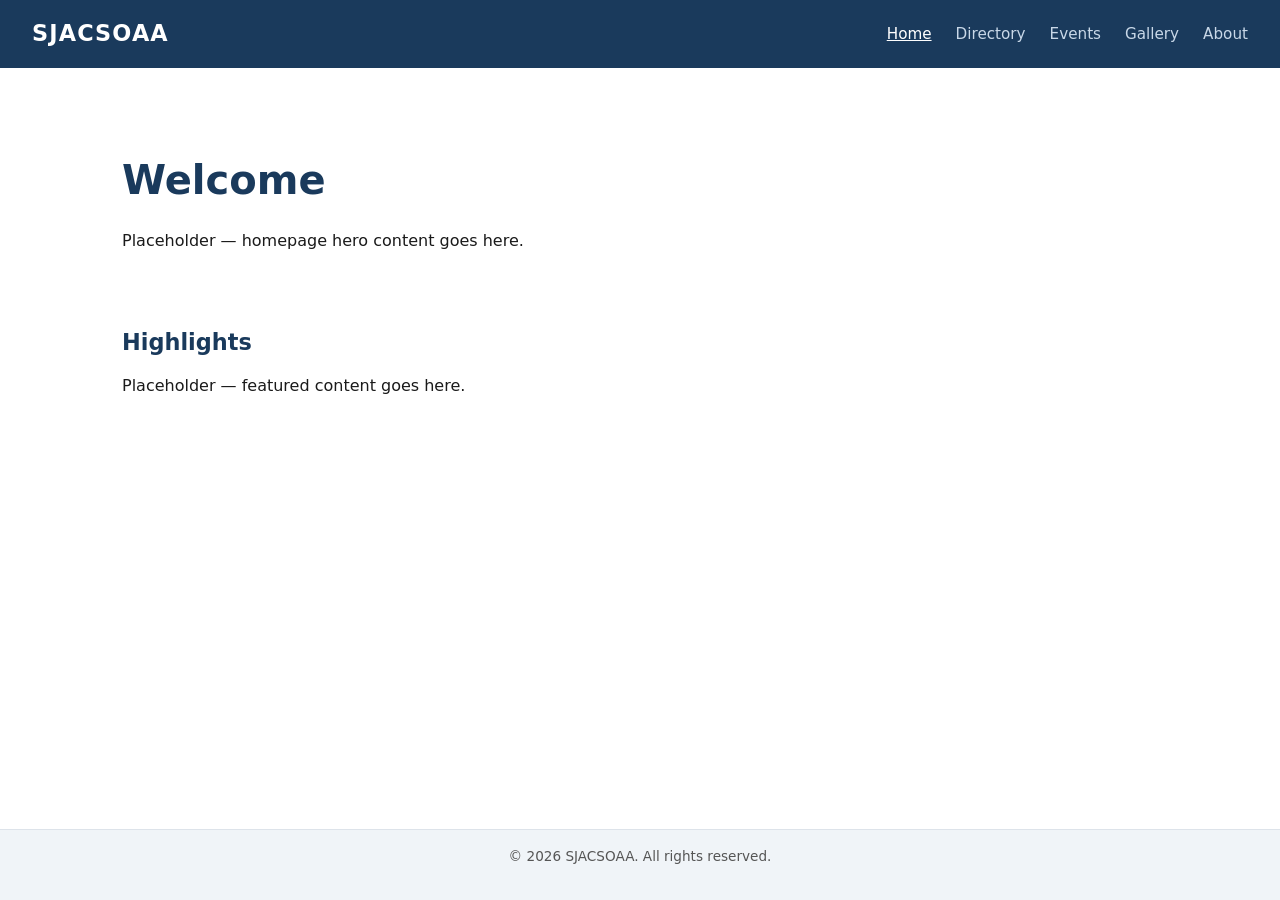
==== index.html @ cf019fde "Initial scaffold" ====
<!DOCTYPE html>
<html lang="en">
<head>
  <meta charset="UTF-8" />
  <meta name="viewport" content="width=device-width, initial-scale=1.0" />
  <title>SJACSOAA — Home</title>
  <link rel="stylesheet" href="css/style.css" />
</head>
<body>
  <header>
    <div class="site-title">SJACSOAA</div>
    <nav>
      <ul>
        <li><a href="index.html" class="active">Home</a></li>
        <li><a href="directory.html">Directory</a></li>
        <li><a href="events.html">Events</a></li>
        <li><a href="gallery.html">Gallery</a></li>
        <li><a href="about.html">About</a></li>
      </ul>
    </nav>
  </header>

  <main>
    <section class="hero">
      <h1>Welcome</h1>
      <p>Placeholder — homepage hero content goes here.</p>
    </section>

    <section class="highlights">
      <h2>Highlights</h2>
      <p>Placeholder — featured content goes here.</p>
    </section>
  </main>

  <footer>
    <p>&copy; 2026 SJACSOAA. All rights reserved.</p>
  </footer>

  <script src="js/main.js"></script>
</body>
</html>
---- css/style.css ----
/* Reset */
*, *::before, *::after {
  box-sizing: border-box;
  margin: 0;
  padding: 0;
}

/* Base */
body {
  font-family: system-ui, -apple-system, sans-serif;
  font-size: 1rem;
  line-height: 1.6;
  color: #1a1a1a;
  background: #ffffff;
  display: flex;
  flex-direction: column;
  min-height: 100vh;
}

/* Header & Nav */
header {
  background: #1a3a5c;
  color: #ffffff;
  padding: 1rem 2rem;
  display: flex;
  align-items: center;
  justify-content: space-between;
  flex-wrap: wrap;
  gap: 0.75rem;
}

.site-title {
  font-size: 1.4rem;
  font-weight: 700;
  letter-spacing: 0.05em;
}

nav ul {
  list-style: none;
  display: flex;
  gap: 1.5rem;
  flex-wrap: wrap;
}

nav a {
  color: #c9d8e8;
  text-decoration: none;
  font-size: 0.95rem;
  transition: color 0.2s;
}

nav a:hover,
nav a.active {
  color: #ffffff;
  text-decoration: underline;
}

/* Main content */
main {
  flex: 1;
  padding: 2rem;
  max-width: 1100px;
  width: 100%;
  margin: 0 auto;
}

h1 {
  font-size: 2rem;
  margin-bottom: 1rem;
  color: #1a3a5c;
}

h2 {
  font-size: 1.4rem;
  margin: 1.5rem 0 0.75rem;
  color: #1a3a5c;
}

p {
  margin-bottom: 1rem;
}

/* Hero */
.hero {
  padding: 3rem 0 2rem;
}

.hero h1 {
  font-size: 2.5rem;
}

/* Search bar */
.search-bar {
  margin-bottom: 1.5rem;
}

.search-bar input {
  width: 100%;
  max-width: 400px;
  padding: 0.5rem 0.75rem;
  font-size: 1rem;
  border: 1px solid #ccc;
  border-radius: 4px;
}

/* Gallery grid */
#gallery-grid {
  display: grid;
  grid-template-columns: repeat(auto-fill, minmax(200px, 1fr));
  gap: 1rem;
}

/* Contact form */
#contact-form {
  display: flex;
  flex-direction: column;
  gap: 0.75rem;
  max-width: 520px;
  margin-top: 1rem;
}

#contact-form label {
  font-weight: 600;
  font-size: 0.9rem;
}

#contact-form input,
#contact-form textarea {
  padding: 0.5rem 0.75rem;
  font-size: 1rem;
  border: 1px solid #ccc;
  border-radius: 4px;
  font-family: inherit;
}

#contact-form button {
  align-self: flex-start;
  padding: 0.6rem 1.4rem;
  background: #1a3a5c;
  color: #fff;
  border: none;
  border-radius: 4px;
  font-size: 1rem;
  cursor: pointer;
  transition: background 0.2s;
}

#contact-form button:hover {
  background: #245080;
}

/* Footer */
footer {
  background: #f0f4f8;
  text-align: center;
  padding: 1rem 2rem;
  font-size: 0.85rem;
  color: #555;
  border-top: 1px solid #dde3ea;
}
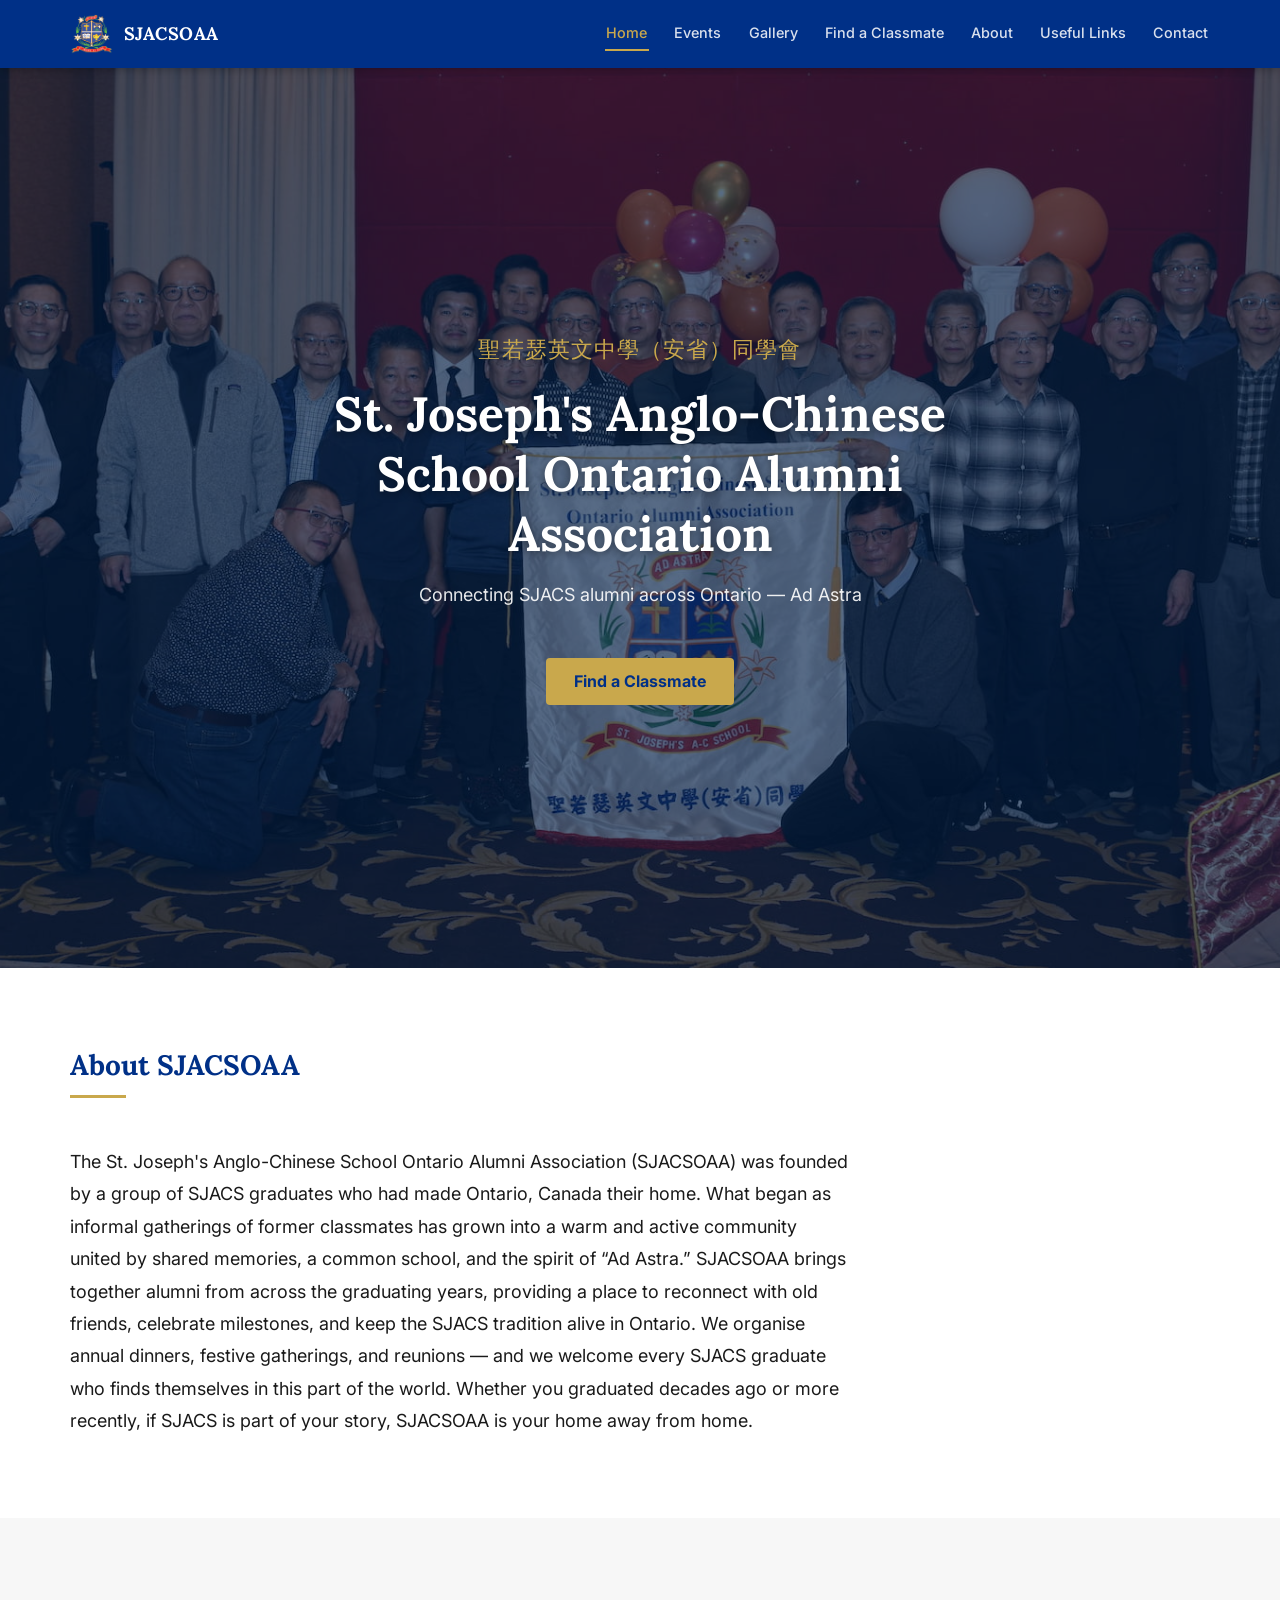
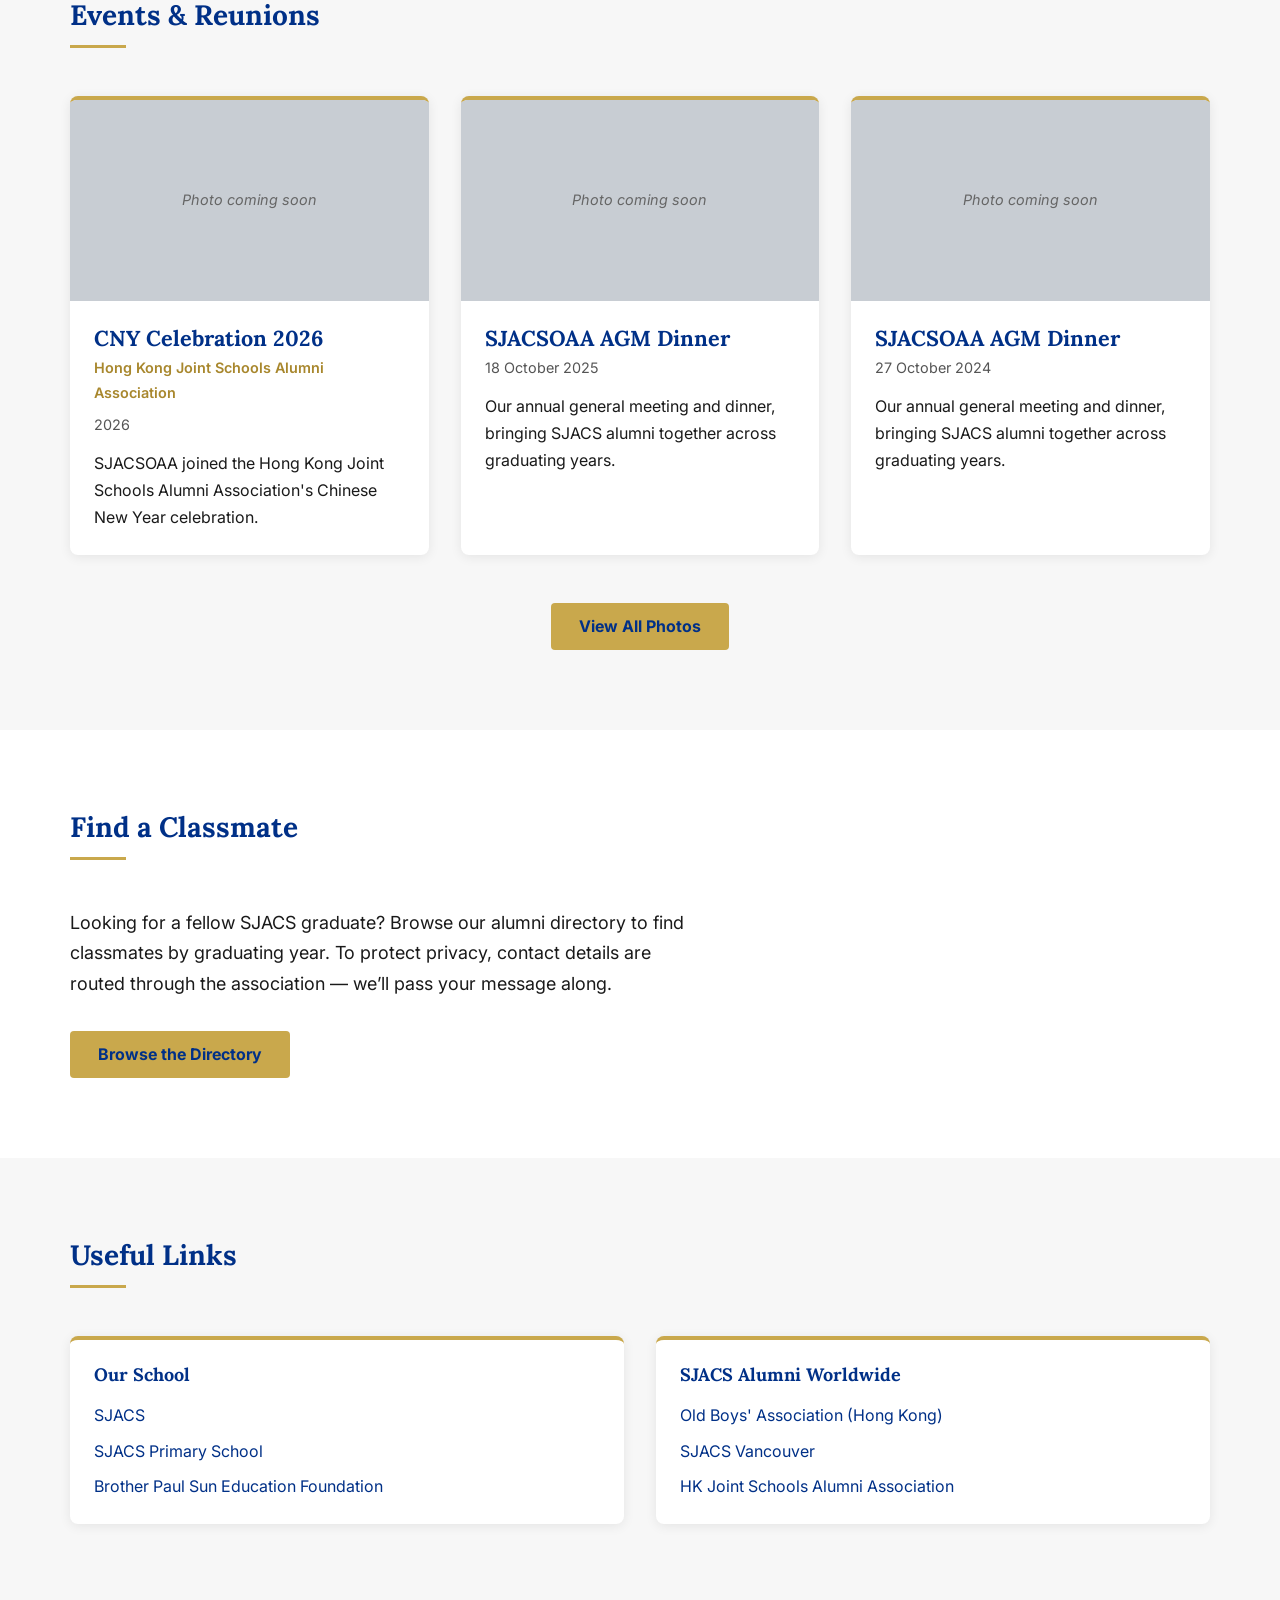
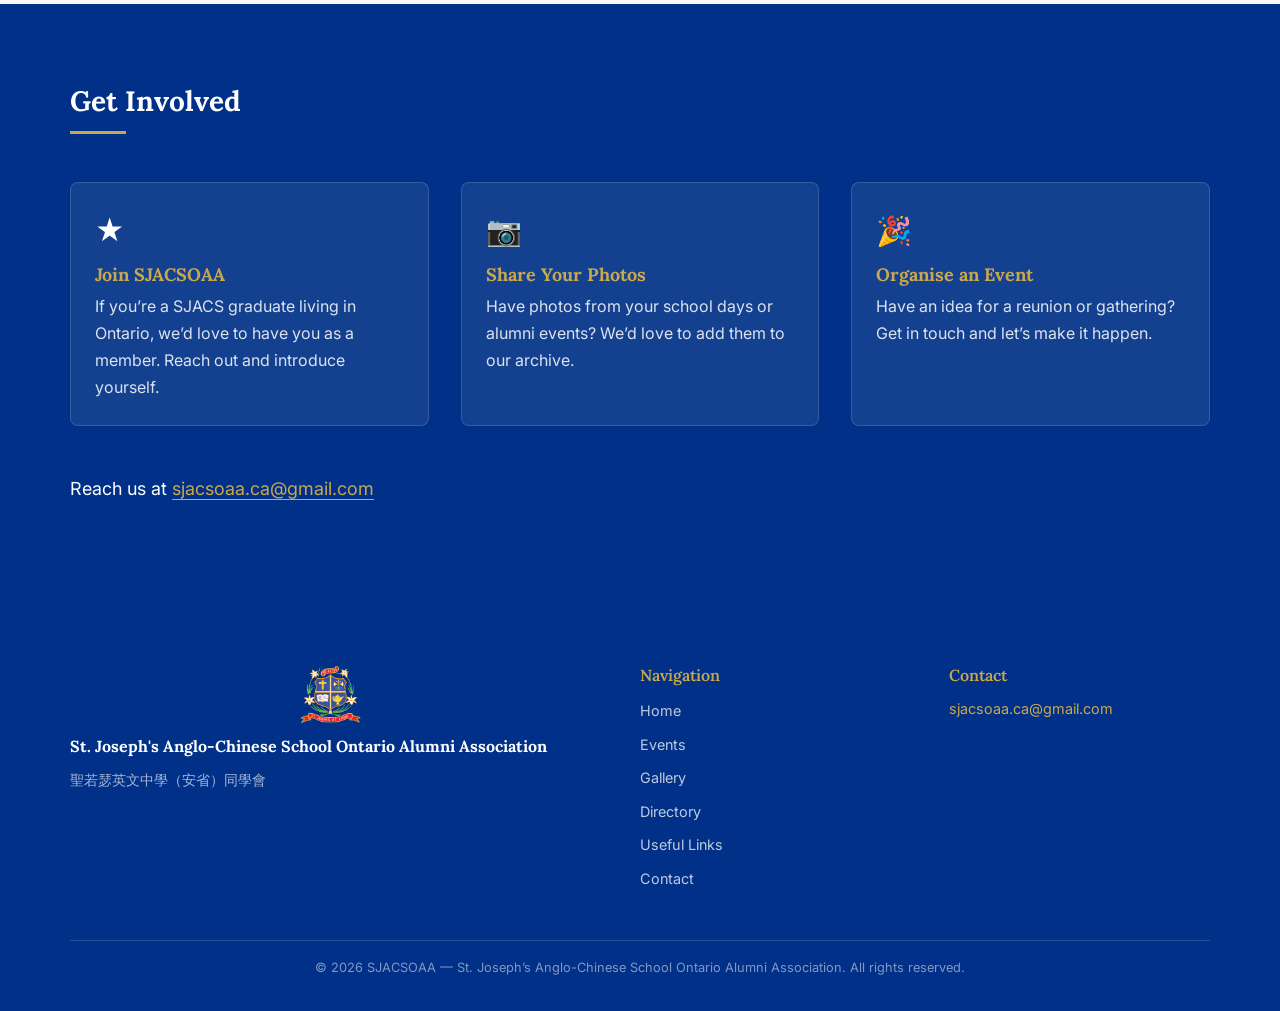
==== commit 8e6a56d6: "V1 build: homepage, gallery, directory — content, layout, and data structure complete - All homepage" ====
--- a/index.html
+++ b/index.html
@@ -3,37 +3,165 @@
 <head>
   <meta charset="UTF-8" />
   <meta name="viewport" content="width=device-width, initial-scale=1.0" />
-  <title>SJACSOAA — Home</title>
+  <title>SJACSOAA — St. Joseph's Anglo-Chinese School Ontario Alumni Association</title>
+  <meta name="description" content="The St. Joseph's Anglo-Chinese School Ontario Alumni Association connects SJACS graduates living in Ontario, Canada. Join us for events, reunions, and to find old classmates." />
+  <link rel="preconnect" href="https://fonts.googleapis.com" />
+  <link rel="preconnect" href="https://fonts.gstatic.com" crossorigin />
   <link rel="stylesheet" href="css/style.css" />
 </head>
 <body>
-  <header>
-    <div class="site-title">SJACSOAA</div>
-    <nav>
-      <ul>
-        <li><a href="index.html" class="active">Home</a></li>
-        <li><a href="directory.html">Directory</a></li>
-        <li><a href="events.html">Events</a></li>
-        <li><a href="gallery.html">Gallery</a></li>
-        <li><a href="about.html">About</a></li>
-      </ul>
-    </nav>
+
+  <!-- ===== Navigation ===== -->
+  <header id="navbar" role="banner">
+    <div class="nav-inner">
+      <a class="nav-brand" href="index.html" aria-label="SJACSOAA — Home">
+        <img src="images/logo.png" alt="SJACSOAA logo" height="40" />
+        <span class="nav-brand-name">SJACSOAA</span>
+      </a>
+      <button class="nav-toggle" id="nav-toggle" aria-controls="nav-links" aria-expanded="false" aria-label="Toggle navigation menu">
+        <span></span>
+        <span></span>
+        <span></span>
+      </button>
+      <nav id="nav-links" class="nav-links" aria-label="Main navigation">
+        <a href="index.html" class="active">Home</a>
+        <a href="#events">Events</a>
+        <a href="gallery.html">Gallery</a>
+        <a href="#find-classmate">Find a Classmate</a>
+        <a href="#about">About</a>
+        <a href="#useful-links">Useful Links</a>
+        <a href="#contact">Contact</a>
+      </nav>
+    </div>
   </header>
 
   <main>
-    <section class="hero">
-      <h1>Welcome</h1>
-      <p>Placeholder — homepage hero content goes here.</p>
+
+    <!-- ===== Hero ===== -->
+    <section id="hero" aria-label="Hero banner">
+      <div class="hero-overlay" aria-hidden="true"></div>
+      <div class="hero-content">
+        <span class="hero-chinese">聖若瑟英文中學（安省）同學會</span>
+        <h1>St. Joseph's Anglo-Chinese School Ontario Alumni Association</h1>
+        <p class="hero-tagline">Connecting SJACS alumni across Ontario — Ad Astra</p>
+        <a href="#find-classmate" class="btn">Find a Classmate</a>
+      </div>
     </section>
 
-    <section class="highlights">
-      <h2>Highlights</h2>
-      <p>Placeholder — featured content goes here.</p>
+    <!-- ===== About ===== -->
+    <section id="about" class="section section-white">
+      <div class="section-inner">
+        <h2 class="section-heading">About SJACSOAA</h2>
+        <hr class="section-divider" />
+        <p class="about-text">The St. Joseph's Anglo-Chinese School Ontario Alumni Association (SJACSOAA) was founded by a group of SJACS graduates who had made Ontario, Canada their home. What began as informal gatherings of former classmates has grown into a warm and active community united by shared memories, a common school, and the spirit of &ldquo;Ad Astra.&rdquo; SJACSOAA brings together alumni from across the graduating years, providing a place to reconnect with old friends, celebrate milestones, and keep the SJACS tradition alive in Ontario. We organise annual dinners, festive gatherings, and reunions &mdash; and we welcome every SJACS graduate who finds themselves in this part of the world. Whether you graduated decades ago or more recently, if SJACS is part of your story, SJACSOAA is your home away from home.</p>
+      </div>
     </section>
+
+    <!-- ===== Events ===== -->
+    <section id="events" class="section section-grey">
+      <div class="section-inner">
+        <h2 class="section-heading">Events &amp; Reunions</h2>
+        <hr class="section-divider" />
+        <div id="events-cards" class="card-grid" aria-live="polite">
+          <p>Loading events&hellip;</p>
+        </div>
+        <div class="events-cta">
+          <a href="gallery.html" class="btn">View All Photos</a>
+        </div>
+      </div>
+    </section>
+
+    <!-- ===== Find a Classmate ===== -->
+    <section id="find-classmate" class="section section-white">
+      <div class="section-inner">
+        <h2 class="section-heading">Find a Classmate</h2>
+        <hr class="section-divider" />
+        <p class="find-classmate-text">Looking for a fellow SJACS graduate? Browse our alumni directory to find classmates by graduating year. To protect privacy, contact details are routed through the association &mdash; we&rsquo;ll pass your message along.</p>
+        <a href="directory.html" class="btn">Browse the Directory</a>
+      </div>
+    </section>
+
+    <!-- ===== Useful Links ===== -->
+    <section id="useful-links" class="section section-grey">
+      <div class="section-inner">
+        <h2 class="section-heading">Useful Links</h2>
+        <hr class="section-divider" />
+        <div class="links-grid">
+          <div class="links-card">
+            <h3>Our School</h3>
+            <ul>
+              <li><a href="https://www.sjacs.edu.hk/" target="_blank" rel="noopener noreferrer">SJACS</a></li>
+              <li><a href="https://www.sjacps.edu.hk/en/" target="_blank" rel="noopener noreferrer">SJACS Primary School</a></li>
+              <li><a href="https://www.bpsf.org.hk/" target="_blank" rel="noopener noreferrer">Brother Paul Sun Education Foundation</a></li>
+            </ul>
+          </div>
+          <div class="links-card">
+            <h3>SJACS Alumni Worldwide</h3>
+            <ul>
+              <li><a href="https://www.sjacs.com/" target="_blank" rel="noopener noreferrer">Old Boys' Association (Hong Kong)</a></li>
+              <li><a href="https://www.sjacs-van.com/" target="_blank" rel="noopener noreferrer">SJACS Vancouver</a></li>
+              <li><a href="https://hkjsaa.blogspot.com/" target="_blank" rel="noopener noreferrer">HK Joint Schools Alumni Association</a></li>
+            </ul>
+          </div>
+        </div>
+      </div>
+    </section>
+
+    <!-- ===== Contact ===== -->
+    <section id="contact" class="section section-navy">
+      <div class="section-inner">
+        <h2 class="section-heading">Get Involved</h2>
+        <hr class="section-divider" />
+        <div class="contact-blocks">
+          <div class="contact-block">
+            <span class="contact-block-icon" aria-hidden="true">&#9733;</span>
+            <h3>Join SJACSOAA</h3>
+            <p>If you&rsquo;re a SJACS graduate living in Ontario, we&rsquo;d love to have you as a member. Reach out and introduce yourself.</p>
+          </div>
+          <div class="contact-block">
+            <span class="contact-block-icon" aria-hidden="true">&#128247;</span>
+            <h3>Share Your Photos</h3>
+            <p>Have photos from your school days or alumni events? We&rsquo;d love to add them to our archive.</p>
+          </div>
+          <div class="contact-block">
+            <span class="contact-block-icon" aria-hidden="true">&#127881;</span>
+            <h3>Organise an Event</h3>
+            <p>Have an idea for a reunion or gathering? Get in touch and let&rsquo;s make it happen.</p>
+          </div>
+        </div>
+        <p class="contact-email">Reach us at <a href="mailto:sjacsoaa.ca@gmail.com">sjacsoaa.ca@gmail.com</a></p>
+      </div>
+    </section>
+
   </main>
 
+  <!-- ===== Footer ===== -->
   <footer>
-    <p>&copy; 2026 SJACSOAA. All rights reserved.</p>
+    <div class="footer-inner">
+      <div class="footer-brand">
+        <img src="images/logo.png" alt="SJACSOAA logo" />
+        <span class="footer-brand-name-en">St. Joseph's Anglo-Chinese School Ontario Alumni Association</span>
+        <span class="footer-brand-name-zh">聖若瑟英文中學（安省）同學會</span>
+      </div>
+      <nav class="footer-nav" aria-label="Footer navigation">
+        <h4>Navigation</h4>
+        <ul>
+          <li><a href="index.html">Home</a></li>
+          <li><a href="#events">Events</a></li>
+          <li><a href="gallery.html">Gallery</a></li>
+          <li><a href="directory.html">Directory</a></li>
+          <li><a href="#useful-links">Useful Links</a></li>
+          <li><a href="#contact">Contact</a></li>
+        </ul>
+      </nav>
+      <div class="footer-contact">
+        <h4>Contact</h4>
+        <p><a href="mailto:sjacsoaa.ca@gmail.com">sjacsoaa.ca@gmail.com</a></p>
+      </div>
+    </div>
+    <div class="footer-bottom">
+      <p>&copy; 2026 SJACSOAA &mdash; St. Joseph&rsquo;s Anglo-Chinese School Ontario Alumni Association. All rights reserved.</p>
+    </div>
   </footer>
 
   <script src="js/main.js"></script>
--- a/css/style.css
+++ b/css/style.css
@@ -1,160 +1,902 @@
-/* Reset */
+/* ===========================
+   Google Fonts
+   =========================== */
+@import url('https://fonts.googleapis.com/css2?family=Lora:wght@400;600;700&family=Inter:wght@400;500;600;700&display=swap');
+
+/* ===========================
+   Custom Properties
+   =========================== */
+:root {
+  --color-navy:       #003087;
+  --color-navy-dark:  #002060;
+  --color-gold:       #C9A84C;
+  --color-gold-dark:  #a8872d;
+  --color-white:      #ffffff;
+  --color-off-white:  #F7F7F7;
+  --color-text:       #1a1a1a;
+  --color-text-muted: #555555;
+  --color-muted:      #888888;
+  --color-border:     #dde3ea;
+
+  --font-heading: 'Lora', Georgia, serif;
+  --font-body:    'Inter', system-ui, -apple-system, sans-serif;
+
+  --fs-xs:   0.8rem;
+  --fs-sm:   0.9rem;
+  --fs-base: 1rem;
+  --fs-lg:   1.125rem;
+  --fs-xl:   1.35rem;
+  --fs-2xl:  1.75rem;
+  --fs-3xl:  2.25rem;
+  --fs-4xl:  3rem;
+
+  --space-xs:  0.5rem;
+  --space-sm:  1rem;
+  --space-md:  1.5rem;
+  --space-lg:  2rem;
+  --space-xl:  3rem;
+  --space-2xl: 5rem;
+
+  --section-pad: 5rem;
+  --radius:      8px;
+  --radius-sm:   4px;
+  --shadow-card: 0 2px 12px rgba(0, 0, 0, 0.08);
+  --nav-height:  68px;
+  --max-width:   1140px;
+}
+
+/* ===========================
+   Reset
+   =========================== */
 *, *::before, *::after {
   box-sizing: border-box;
   margin: 0;
   padding: 0;
 }
 
-/* Base */
+html {
+  scroll-behavior: smooth;
+  scroll-padding-top: var(--nav-height);
+}
+
 body {
-  font-family: system-ui, -apple-system, sans-serif;
-  font-size: 1rem;
-  line-height: 1.6;
-  color: #1a1a1a;
-  background: #ffffff;
+  font-family: var(--font-body);
+  font-size: var(--fs-base);
+  line-height: 1.7;
+  color: var(--color-text);
+  background: var(--color-white);
   display: flex;
   flex-direction: column;
   min-height: 100vh;
 }
 
-/* Header & Nav */
-header {
-  background: #1a3a5c;
-  color: #ffffff;
-  padding: 1rem 2rem;
+img {
+  max-width: 100%;
+  height: auto;
+  display: block;
+}
+
+a {
+  color: var(--color-navy);
+  text-decoration: underline;
+}
+
+a:hover {
+  color: var(--color-gold-dark);
+}
+
+ul {
+  list-style: none;
+}
+
+h1, h2, h3, h4 {
+  font-family: var(--font-heading);
+  line-height: 1.25;
+}
+
+/* ===========================
+   Navigation
+   =========================== */
+#navbar {
+  position: sticky;
+  top: 0;
+  z-index: 1000;
+  background: var(--color-navy);
+  color: var(--color-white);
+  height: var(--nav-height);
+  display: flex;
+  align-items: center;
+  padding: 0 var(--space-lg);
+  box-shadow: 0 2px 8px rgba(0,0,0,0.25);
+}
+
+.nav-inner {
+  width: 100%;
+  max-width: var(--max-width);
+  margin: 0 auto;
+  display: flex;
+  align-items: center;
+  justify-content: space-between;
+}
+
+.nav-brand {
+  display: flex;
+  align-items: center;
+  gap: 0.6rem;
+  text-decoration: none;
+  color: var(--color-white);
+}
+
+.nav-brand img {
+  height: 40px;
+  width: auto;
+}
+
+.nav-brand-name {
+  font-family: var(--font-heading);
+  font-size: var(--fs-lg);
+  font-weight: 700;
+  letter-spacing: 0.03em;
+  color: var(--color-white);
+}
+
+.nav-links {
+  display: flex;
+  align-items: center;
+  gap: var(--space-md);
+}
+
+.nav-links a {
+  color: rgba(255,255,255,0.85);
+  text-decoration: none;
+  font-size: var(--fs-sm);
+  font-weight: 500;
+  padding: 0.25rem 0.1rem;
+  border-bottom: 2px solid transparent;
+  transition: color 0.2s, border-color 0.2s;
+}
+
+.nav-links a:hover,
+.nav-links a.active {
+  color: var(--color-gold);
+  border-bottom-color: var(--color-gold);
+}
+
+/* Hamburger */
+.nav-toggle {
+  display: none;
+  flex-direction: column;
+  justify-content: center;
+  align-items: center;
+  gap: 5px;
+  width: 40px;
+  height: 40px;
+  background: none;
+  border: none;
+  cursor: pointer;
+  padding: 4px;
+}
+
+.nav-toggle span {
+  display: block;
+  width: 24px;
+  height: 2px;
+  background: var(--color-white);
+  border-radius: 2px;
+  transition: transform 0.25s, opacity 0.25s;
+}
+
+/* Mobile nav open */
+.nav-open .nav-toggle span:nth-child(1) {
+  transform: translateY(7px) rotate(45deg);
+}
+.nav-open .nav-toggle span:nth-child(2) {
+  opacity: 0;
+}
+.nav-open .nav-toggle span:nth-child(3) {
+  transform: translateY(-7px) rotate(-45deg);
+}
+
+/* ===========================
+   Hero
+   =========================== */
+#hero {
+  position: relative;
+  min-height: 100vh;
+  display: flex;
+  align-items: center;
+  justify-content: center;
+  text-align: center;
+  background-image: url('../images/hero.jpg');
+  background-size: cover;
+  background-position: center;
+  background-repeat: no-repeat;
+  color: var(--color-white);
+}
+
+.hero-overlay {
+  position: absolute;
+  inset: 0;
+  background: rgba(0, 30, 70, 0.65);
+}
+
+.hero-content {
+  position: relative;
+  z-index: 1;
+  padding: var(--space-lg);
+  max-width: 820px;
+}
+
+.hero-chinese {
+  font-family: var(--font-heading);
+  font-size: var(--fs-xl);
+  color: var(--color-gold);
+  margin-bottom: var(--space-sm);
+  display: block;
+  letter-spacing: 0.05em;
+}
+
+.hero-content h1 {
+  font-size: var(--fs-3xl);
+  font-weight: 700;
+  color: var(--color-white);
+  margin-bottom: var(--space-sm);
+  text-shadow: 0 2px 8px rgba(0,0,0,0.4);
+}
+
+.hero-tagline {
+  font-size: var(--fs-lg);
+  color: rgba(255,255,255,0.9);
+  margin-bottom: var(--space-xl);
+}
+
+/* ===========================
+   Buttons
+   =========================== */
+.btn {
+  display: inline-block;
+  background: var(--color-gold);
+  color: var(--color-navy);
+  font-family: var(--font-body);
+  font-size: var(--fs-base);
+  font-weight: 700;
+  padding: 0.75rem 1.75rem;
+  border-radius: var(--radius-sm);
+  text-decoration: none;
+  border: none;
+  cursor: pointer;
+  transition: background 0.2s, transform 0.1s;
+  line-height: 1.4;
+}
+
+.btn:hover {
+  background: var(--color-gold-dark);
+  color: var(--color-navy);
+  transform: translateY(-1px);
+}
+
+.btn:active {
+  transform: translateY(0);
+}
+
+.btn-outline {
+  background: transparent;
+  border: 2px solid var(--color-gold);
+  color: var(--color-gold);
+}
+
+.btn-outline:hover {
+  background: var(--color-gold);
+  color: var(--color-navy);
+}
+
+/* ===========================
+   Sections — shared
+   =========================== */
+.section {
+  padding: var(--section-pad) var(--space-lg);
+}
+
+.section-white {
+  background: var(--color-white);
+}
+
+.section-grey {
+  background: var(--color-off-white);
+}
+
+.section-navy {
+  background: var(--color-navy);
+  color: var(--color-white);
+}
+
+.section-inner {
+  max-width: var(--max-width);
+  margin: 0 auto;
+}
+
+.section-heading {
+  font-size: var(--fs-2xl);
+  color: var(--color-navy);
+  margin-bottom: 0.5rem;
+}
+
+.section-navy .section-heading {
+  color: var(--color-white);
+}
+
+.section-lead {
+  font-size: var(--fs-lg);
+  color: var(--color-text-muted);
+  margin-bottom: var(--space-xl);
+  max-width: 680px;
+}
+
+.section-navy .section-lead {
+  color: rgba(255,255,255,0.8);
+}
+
+.section-divider {
+  width: 56px;
+  height: 3px;
+  background: var(--color-gold);
+  margin: 0.75rem 0 var(--space-xl);
+  border: none;
+}
+
+/* ===========================
+   Cards (events & gallery)
+   =========================== */
+.card-grid {
+  display: grid;
+  grid-template-columns: 1fr;
+  gap: var(--space-lg);
+}
+
+.card {
+  background: var(--color-white);
+  border-radius: var(--radius);
+  box-shadow: var(--shadow-card);
+  border-top: 4px solid var(--color-gold);
+  overflow: hidden;
+  display: flex;
+  flex-direction: column;
+}
+
+.card-img-wrap {
+  position: relative;
+  width: 100%;
+  padding-top: 56.25%; /* 16:9 */
+  background: #c8cdd3;
+  overflow: hidden;
+}
+
+.card-img-wrap img {
+  position: absolute;
+  inset: 0;
+  width: 100%;
+  height: 100%;
+  object-fit: cover;
+}
+
+/* Photo-coming-soon overlay */
+.card-img-wrap .photo-placeholder {
+  position: absolute;
+  inset: 0;
+  display: flex;
+  align-items: center;
+  justify-content: center;
+  background: #c8cdd3;
+  color: #666;
+  font-size: var(--fs-sm);
+  font-style: italic;
+  text-align: center;
+  padding: var(--space-sm);
+}
+
+.card-img-wrap img.broken {
+  display: none;
+}
+
+.card-body {
+  padding: var(--space-md);
+  flex: 1;
+  display: flex;
+  flex-direction: column;
+}
+
+.card-title {
+  font-family: var(--font-heading);
+  font-size: var(--fs-xl);
+  color: var(--color-navy);
+  margin-bottom: 0.25rem;
+}
+
+.card-subtitle {
+  font-size: var(--fs-sm);
+  color: var(--color-gold-dark);
+  font-weight: 600;
+  margin-bottom: 0.5rem;
+}
+
+.card-date {
+  font-size: var(--fs-sm);
+  color: var(--color-text-muted);
+  margin-bottom: 0.75rem;
+}
+
+.card-desc {
+  font-size: var(--fs-base);
+  color: var(--color-text);
+  flex: 1;
+}
+
+.events-cta {
+  margin-top: var(--space-xl);
+  text-align: center;
+}
+
+/* ===========================
+   About section
+   =========================== */
+.about-text {
+  max-width: 780px;
+  font-size: var(--fs-lg);
+  line-height: 1.8;
+  color: var(--color-text);
+}
+
+/* ===========================
+   Find a classmate
+   =========================== */
+.find-classmate-text {
+  max-width: 640px;
+  font-size: var(--fs-lg);
+  margin-bottom: var(--space-lg);
+  color: var(--color-text);
+}
+
+/* ===========================
+   Useful Links
+   =========================== */
+.links-grid {
+  display: grid;
+  grid-template-columns: 1fr;
+  gap: var(--space-lg);
+}
+
+.links-card {
+  background: var(--color-white);
+  border-radius: var(--radius);
+  box-shadow: var(--shadow-card);
+  border-top: 4px solid var(--color-gold);
+  padding: var(--space-md);
+}
+
+.links-card h3 {
+  font-family: var(--font-heading);
+  font-size: var(--fs-lg);
+  font-weight: 700;
+  color: var(--color-navy);
+  margin-bottom: var(--space-sm);
+}
+
+.links-card ul {
+  list-style: none;
+  display: flex;
+  flex-direction: column;
+  gap: 0.5rem;
+}
+
+.links-card ul li a {
+  color: var(--color-navy);
+  font-size: var(--fs-base);
+  text-decoration: none;
+  border-bottom: 1px solid transparent;
+  transition: border-color 0.2s, color 0.2s;
+}
+
+.links-card ul li a:hover {
+  color: var(--color-gold-dark);
+  border-bottom-color: var(--color-gold);
+}
+
+.links-placeholder {
+  color: var(--color-muted);
+  font-style: italic;
+  font-size: var(--fs-base);
+}
+
+/* ===========================
+   Contact / Get Involved
+   =========================== */
+.contact-blocks {
+  display: grid;
+  grid-template-columns: 1fr;
+  gap: var(--space-lg);
+  margin-bottom: var(--space-xl);
+}
+
+.contact-block {
+  background: rgba(255,255,255,0.08);
+  border-radius: var(--radius);
+  padding: var(--space-md);
+  border: 1px solid rgba(255,255,255,0.15);
+}
+
+.contact-block-icon {
+  font-size: 1.8rem;
+  margin-bottom: 0.5rem;
+  display: block;
+}
+
+.contact-block h3 {
+  font-family: var(--font-heading);
+  font-size: var(--fs-lg);
+  color: var(--color-gold);
+  margin-bottom: 0.4rem;
+}
+
+.contact-block p {
+  color: rgba(255,255,255,0.85);
+  font-size: var(--fs-base);
+}
+
+.contact-email {
+  font-size: var(--fs-lg);
+  color: var(--color-white);
+}
+
+.contact-email a {
+  color: var(--color-gold);
+  text-decoration: none;
+  border-bottom: 1px solid var(--color-gold);
+  transition: color 0.2s;
+}
+
+.contact-email a:hover {
+  color: var(--color-gold-dark);
+}
+
+/* ===========================
+   Footer
+   =========================== */
+footer {
+  background: var(--color-navy);
+  color: rgba(255,255,255,0.8);
+  padding: var(--space-2xl) var(--space-lg) var(--space-lg);
+}
+
+.footer-inner {
+  max-width: var(--max-width);
+  margin: 0 auto;
+  display: grid;
+  grid-template-columns: 1fr;
+  gap: var(--space-xl);
+}
+
+.footer-brand {
+  display: flex;
+  flex-direction: column;
+  gap: 0.5rem;
+}
+
+.footer-brand img {
+  height: 60px;
+  width: auto;
+  object-fit: contain;
+}
+
+.footer-brand-name-en {
+  font-family: var(--font-heading);
+  font-size: var(--fs-base);
+  color: var(--color-white);
+  font-weight: 700;
+}
+
+.footer-brand-name-zh {
+  font-size: var(--fs-sm);
+  color: rgba(255,255,255,0.65);
+}
+
+.footer-nav h4,
+.footer-contact h4 {
+  font-family: var(--font-heading);
+  font-size: var(--fs-base);
+  color: var(--color-gold);
+  margin-bottom: 0.75rem;
+  font-weight: 600;
+}
+
+.footer-nav ul {
+  display: flex;
+  flex-direction: column;
+  gap: 0.4rem;
+}
+
+.footer-nav ul li a {
+  color: rgba(255,255,255,0.75);
+  text-decoration: none;
+  font-size: var(--fs-sm);
+  transition: color 0.2s;
+}
+
+.footer-nav ul li a:hover {
+  color: var(--color-gold);
+}
+
+.footer-contact p {
+  font-size: var(--fs-sm);
+  color: rgba(255,255,255,0.75);
+  margin-bottom: 0.4rem;
+}
+
+.footer-contact a {
+  color: var(--color-gold);
+  text-decoration: none;
+}
+
+.footer-contact a:hover {
+  color: var(--color-gold-dark);
+}
+
+.footer-bottom {
+  max-width: var(--max-width);
+  margin: var(--space-xl) auto 0;
+  padding-top: var(--space-sm);
+  border-top: 1px solid rgba(255,255,255,0.15);
+  font-size: var(--fs-xs);
+  color: rgba(255,255,255,0.5);
+  text-align: center;
+}
+
+/* ===========================
+   Inner page hero (non-home)
+   =========================== */
+.page-hero {
+  background: var(--color-navy);
+  color: var(--color-white);
+  padding: var(--space-2xl) var(--space-lg) var(--space-xl);
+  text-align: center;
+}
+
+.page-hero h1 {
+  font-size: var(--fs-3xl);
+  color: var(--color-white);
+  margin-bottom: 0.5rem;
+}
+
+.page-hero p {
+  font-size: var(--fs-lg);
+  color: rgba(255,255,255,0.8);
+  max-width: 640px;
+  margin: 0 auto;
+}
+
+/* ===========================
+   Gallery page
+   =========================== */
+.gallery-grid {
+  display: grid;
+  grid-template-columns: 1fr;
+  gap: var(--space-lg);
+}
+
+.gallery-card {
+  background: var(--color-white);
+  border-radius: var(--radius);
+  box-shadow: var(--shadow-card);
+  border-top: 4px solid var(--color-gold);
+  overflow: hidden;
+}
+
+.gallery-card .card-img-wrap {
+  padding-top: 62%;
+}
+
+.gallery-card-body {
+  padding: var(--space-md);
+}
+
+.gallery-card-body h3 {
+  font-family: var(--font-heading);
+  font-size: var(--fs-xl);
+  color: var(--color-navy);
+  margin-bottom: 0.25rem;
+}
+
+.gallery-card-body .card-date {
+  font-size: var(--fs-sm);
+  color: var(--color-text-muted);
+}
+
+/* ===========================
+   Directory page
+   =========================== */
+.year-filters {
+  display: flex;
+  flex-wrap: wrap;
+  gap: 0.5rem;
+  margin-bottom: var(--space-xl);
+}
+
+.year-btn {
+  padding: 0.4rem 1rem;
+  background: var(--color-white);
+  border: 2px solid var(--color-navy);
+  color: var(--color-navy);
+  font-size: var(--fs-sm);
+  font-weight: 600;
+  border-radius: var(--radius-sm);
+  cursor: pointer;
+  transition: background 0.2s, color 0.2s;
+}
+
+.year-btn:hover,
+.year-btn.active {
+  background: var(--color-navy);
+  color: var(--color-white);
+}
+
+.year-group {
+  margin-bottom: var(--space-xl);
+  scroll-margin-top: calc(var(--nav-height) + 1.5rem);
+}
+
+.year-group-heading {
+  font-family: var(--font-heading);
+  font-size: var(--fs-2xl);
+  color: var(--color-navy);
+  padding-bottom: 0.5rem;
+  border-bottom: 2px solid var(--color-gold);
+  margin-bottom: var(--space-md);
+}
+
+.year-group.highlighted .year-group-heading {
+  color: var(--color-gold-dark);
+}
+
+.directory-cards {
+  display: grid;
+  grid-template-columns: 1fr;
+  gap: var(--space-sm);
+}
+
+.directory-card {
+  background: var(--color-white);
+  border-radius: var(--radius);
+  box-shadow: var(--shadow-card);
+  padding: var(--space-md);
   display: flex;
   align-items: center;
   justify-content: space-between;
   flex-wrap: wrap;
-  gap: 0.75rem;
-}
-
-.site-title {
-  font-size: 1.4rem;
-  font-weight: 700;
-  letter-spacing: 0.05em;
-}
-
-nav ul {
-  list-style: none;
-  display: flex;
-  gap: 1.5rem;
-  flex-wrap: wrap;
-}
-
-nav a {
-  color: #c9d8e8;
+  gap: var(--space-sm);
+  border-left: 4px solid var(--color-gold);
+}
+
+.directory-card-info h3 {
+  font-family: var(--font-heading);
+  font-size: var(--fs-lg);
+  color: var(--color-navy);
+}
+
+.directory-card-info .card-meta {
+  font-size: var(--fs-sm);
+  color: var(--color-text-muted);
+}
+
+.directory-card-action a {
+  color: var(--color-text-muted);
+  font-size: var(--fs-sm);
   text-decoration: none;
-  font-size: 0.95rem;
-  transition: color 0.2s;
-}
-
-nav a:hover,
-nav a.active {
-  color: #ffffff;
-  text-decoration: underline;
-}
-
-/* Main content */
-main {
-  flex: 1;
-  padding: 2rem;
-  max-width: 1100px;
-  width: 100%;
-  margin: 0 auto;
-}
-
-h1 {
-  font-size: 2rem;
-  margin-bottom: 1rem;
-  color: #1a3a5c;
-}
-
-h2 {
-  font-size: 1.4rem;
-  margin: 1.5rem 0 0.75rem;
-  color: #1a3a5c;
-}
-
-p {
-  margin-bottom: 1rem;
-}
-
-/* Hero */
-.hero {
-  padding: 3rem 0 2rem;
-}
-
-.hero h1 {
-  font-size: 2.5rem;
-}
-
-/* Search bar */
-.search-bar {
-  margin-bottom: 1.5rem;
-}
-
-.search-bar input {
-  width: 100%;
-  max-width: 400px;
-  padding: 0.5rem 0.75rem;
-  font-size: 1rem;
-  border: 1px solid #ccc;
-  border-radius: 4px;
-}
-
-/* Gallery grid */
-#gallery-grid {
-  display: grid;
-  grid-template-columns: repeat(auto-fill, minmax(200px, 1fr));
-  gap: 1rem;
-}
-
-/* Contact form */
-#contact-form {
-  display: flex;
-  flex-direction: column;
-  gap: 0.75rem;
-  max-width: 520px;
-  margin-top: 1rem;
-}
-
-#contact-form label {
-  font-weight: 600;
-  font-size: 0.9rem;
-}
-
-#contact-form input,
-#contact-form textarea {
-  padding: 0.5rem 0.75rem;
-  font-size: 1rem;
-  border: 1px solid #ccc;
-  border-radius: 4px;
-  font-family: inherit;
-}
-
-#contact-form button {
-  align-self: flex-start;
-  padding: 0.6rem 1.4rem;
-  background: #1a3a5c;
-  color: #fff;
-  border: none;
-  border-radius: 4px;
-  font-size: 1rem;
-  cursor: pointer;
-  transition: background 0.2s;
-}
-
-#contact-form button:hover {
-  background: #245080;
-}
-
-/* Footer */
-footer {
-  background: #f0f4f8;
-  text-align: center;
-  padding: 1rem 2rem;
-  font-size: 0.85rem;
-  color: #555;
-  border-top: 1px solid #dde3ea;
-}
+  word-break: break-all;
+}
+
+/* ===========================
+   Responsive — 768px
+   =========================== */
+@media (min-width: 768px) {
+  .card-grid {
+    grid-template-columns: repeat(2, 1fr);
+  }
+
+  .gallery-grid {
+    grid-template-columns: repeat(2, 1fr);
+  }
+
+  .links-grid {
+    grid-template-columns: repeat(2, 1fr);
+  }
+
+  .contact-blocks {
+    grid-template-columns: repeat(2, 1fr);
+  }
+
+  .footer-inner {
+    grid-template-columns: 2fr 1fr 1fr;
+  }
+
+  .directory-cards {
+    grid-template-columns: repeat(2, 1fr);
+  }
+
+  .hero-content h1 {
+    font-size: var(--fs-4xl);
+  }
+}
+
+/* ===========================
+   Responsive — 1024px
+   =========================== */
+@media (min-width: 1024px) {
+  .card-grid {
+    grid-template-columns: repeat(3, 1fr);
+  }
+
+  .gallery-grid {
+    grid-template-columns: repeat(3, 1fr);
+  }
+
+  .contact-blocks {
+    grid-template-columns: repeat(3, 1fr);
+  }
+
+  .directory-cards {
+    grid-template-columns: repeat(3, 1fr);
+  }
+}
+
+/* ===========================
+   Mobile nav
+   =========================== */
+@media (max-width: 767px) {
+  .nav-toggle {
+    display: flex;
+  }
+
+  .nav-links {
+    position: absolute;
+    top: var(--nav-height);
+    left: 0;
+    right: 0;
+    background: var(--color-navy-dark);
+    flex-direction: column;
+    align-items: flex-start;
+    gap: 0;
+    max-height: 0;
+    overflow: hidden;
+    transition: max-height 0.3s ease;
+  }
+
+  .nav-links a {
+    padding: 0.85rem var(--space-lg);
+    width: 100%;
+    border-bottom: 1px solid rgba(255,255,255,0.08);
+    font-size: var(--fs-base);
+  }
+
+  .nav-open .nav-links {
+    max-height: 400px;
+  }
+
+  #navbar {
+    position: sticky;
+    overflow: visible;
+  }
+}
+
+/* ===========================
+   Utilities
+   =========================== */
+.sr-only {
+  position: absolute;
+  width: 1px;
+  height: 1px;
+  padding: 0;
+  margin: -1px;
+  overflow: hidden;
+  clip: rect(0,0,0,0);
+  white-space: nowrap;
+  border: 0;
+}
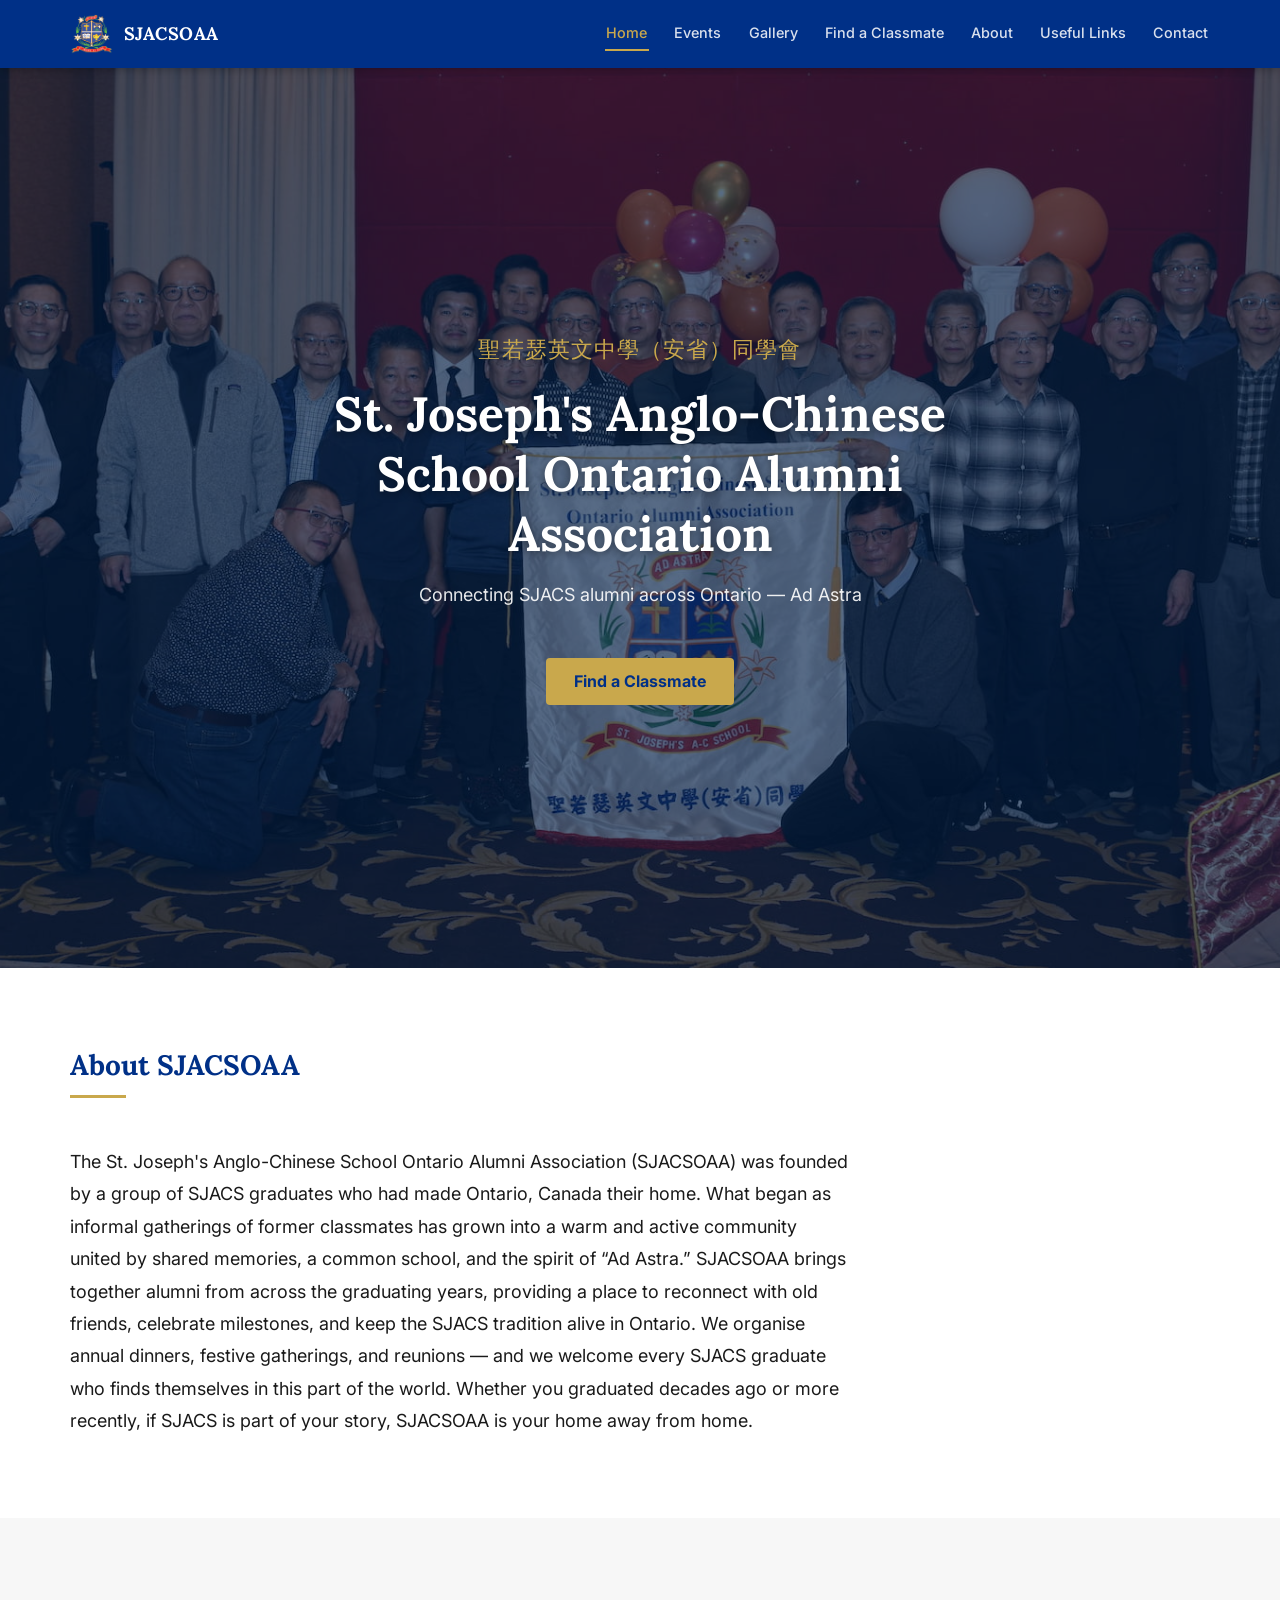
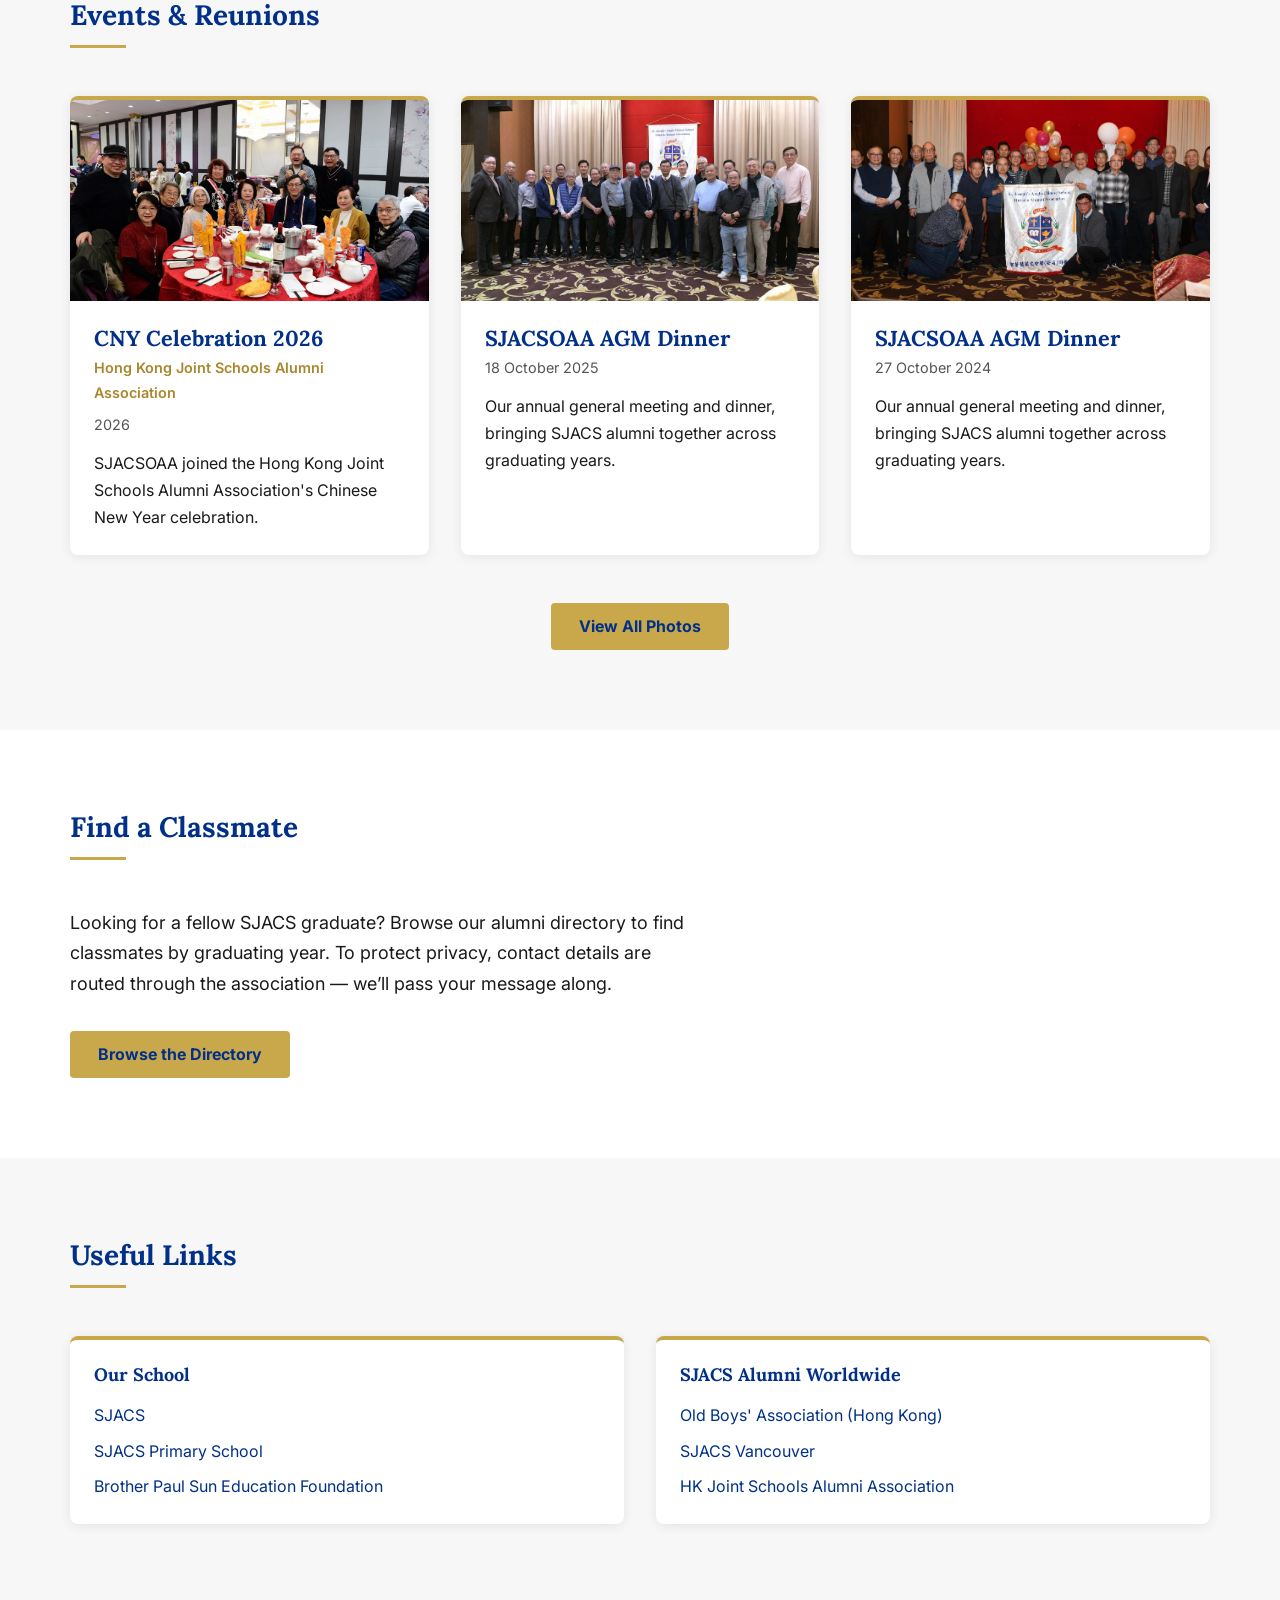
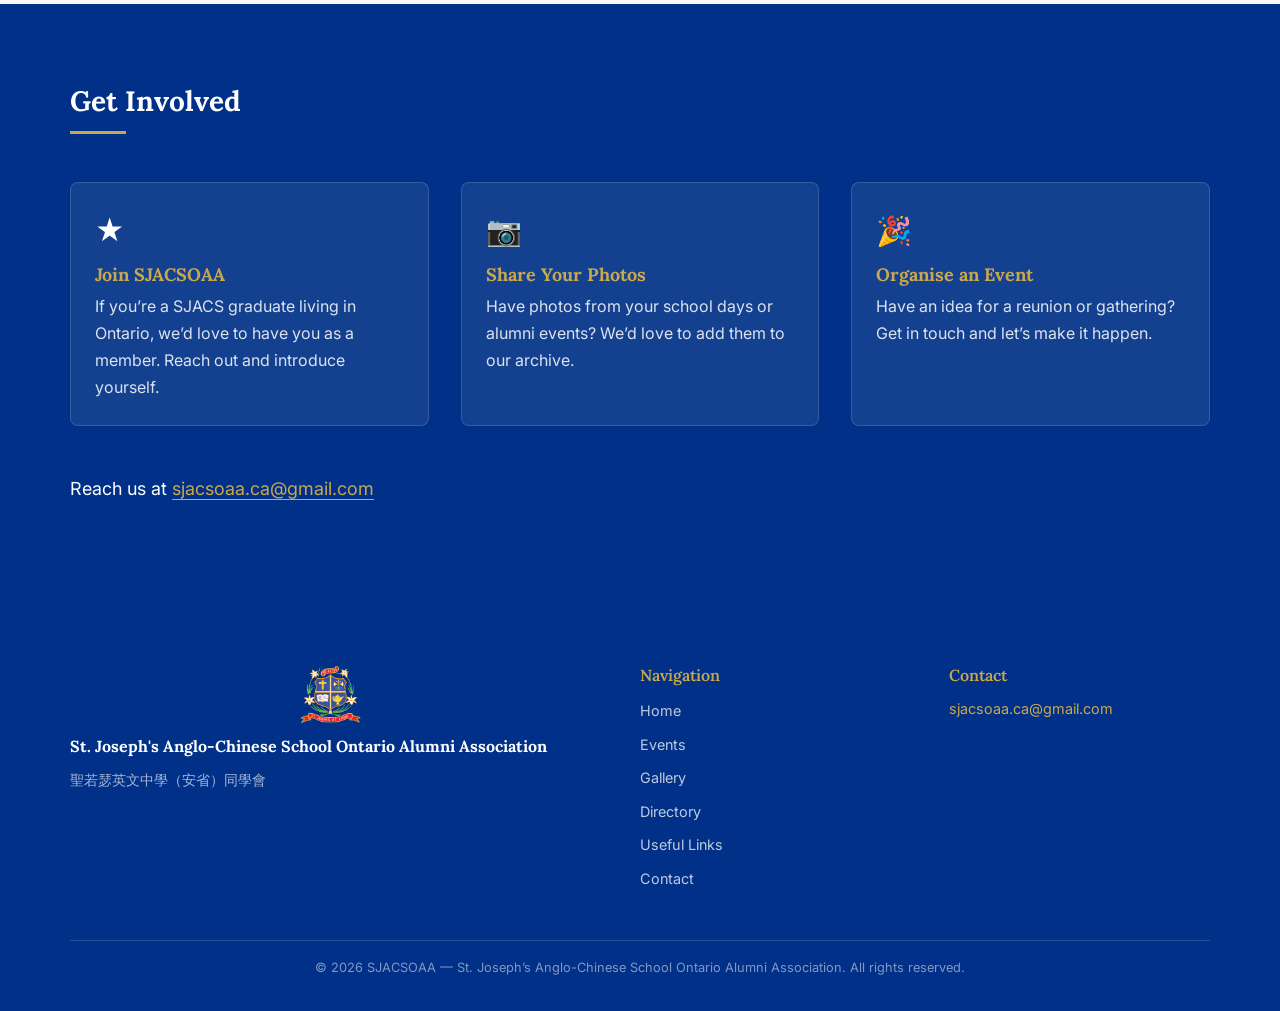
==== commit 3d3ac8a8: "Add SEO metadata: meta descriptions, OG tags, sitemap, robots.txt - Unique meta descriptions on inde" ====
--- a/index.html
+++ b/index.html
@@ -4,7 +4,12 @@
   <meta charset="UTF-8" />
   <meta name="viewport" content="width=device-width, initial-scale=1.0" />
   <title>SJACSOAA — St. Joseph's Anglo-Chinese School Ontario Alumni Association</title>
-  <meta name="description" content="The St. Joseph's Anglo-Chinese School Ontario Alumni Association connects SJACS graduates living in Ontario, Canada. Join us for events, reunions, and to find old classmates." />
+  <meta name="description" content="SJACSOAA is the alumni association of St. Joseph's Anglo-Chinese School in Ontario, Canada — reconnecting SJACS graduates, sharing memories, and announcing events." />
+  <meta property="og:title" content="SJACSOAA — St. Joseph's Anglo-Chinese School Ontario Alumni Association" />
+  <meta property="og:description" content="SJACSOAA is the alumni association of St. Joseph's Anglo-Chinese School in Ontario, Canada — reconnecting SJACS graduates, sharing memories, and announcing events." />
+  <meta property="og:url" content="https://sjacsoaa.ca" />
+  <meta property="og:type" content="website" />
+  <meta property="og:image" content="https://sjacsoaa.ca/images/hero.jpg" />
   <link rel="preconnect" href="https://fonts.googleapis.com" />
   <link rel="preconnect" href="https://fonts.gstatic.com" crossorigin />
   <link rel="stylesheet" href="css/style.css" />
--- a/css/style.css
+++ b/css/style.css
@@ -692,6 +692,7 @@
 
 .gallery-card .card-img-wrap {
   padding-top: 62%;
+  cursor: pointer;
 }
 
 .gallery-card-body {
@@ -708,6 +709,70 @@
 .gallery-card-body .card-date {
   font-size: var(--fs-sm);
   color: var(--color-text-muted);
+}
+
+/* ===========================
+   Lightbox
+   =========================== */
+.lightbox {
+  position: fixed;
+  inset: 0;
+  z-index: 2000;
+  background: rgba(0, 0, 0, 0.88);
+  display: flex;
+  align-items: center;
+  justify-content: center;
+  padding: 1rem;
+  opacity: 0;
+  visibility: hidden;
+  transition: opacity 0.2s, visibility 0.2s;
+}
+
+.lightbox.is-open {
+  opacity: 1;
+  visibility: visible;
+}
+
+.lightbox-img {
+  max-width: 95vw;
+  max-height: 95vh;
+  width: auto;
+  height: auto;
+  object-fit: contain;
+  border-radius: var(--radius-sm);
+  box-shadow: 0 8px 40px rgba(0, 0, 0, 0.6);
+  display: block;
+}
+
+.lightbox-close {
+  position: fixed;
+  top: 1rem;
+  right: 1rem;
+  background: rgba(0, 0, 0, 0.55);
+  border: 2px solid rgba(255, 255, 255, 0.55);
+  color: var(--color-white);
+  font-size: 1.4rem;
+  line-height: 1;
+  width: 2.75rem;
+  height: 2.75rem;
+  border-radius: 50%;
+  cursor: pointer;
+  display: flex;
+  align-items: center;
+  justify-content: center;
+  z-index: 2001;
+  transition: background 0.15s, border-color 0.15s;
+  font-family: var(--font-body);
+}
+
+.lightbox-close:hover {
+  background: rgba(255, 255, 255, 0.15);
+  border-color: rgba(255, 255, 255, 0.9);
+}
+
+.lightbox-close:focus-visible {
+  outline: 2px solid var(--color-gold);
+  outline-offset: 3px;
 }
 
 /* ===========================
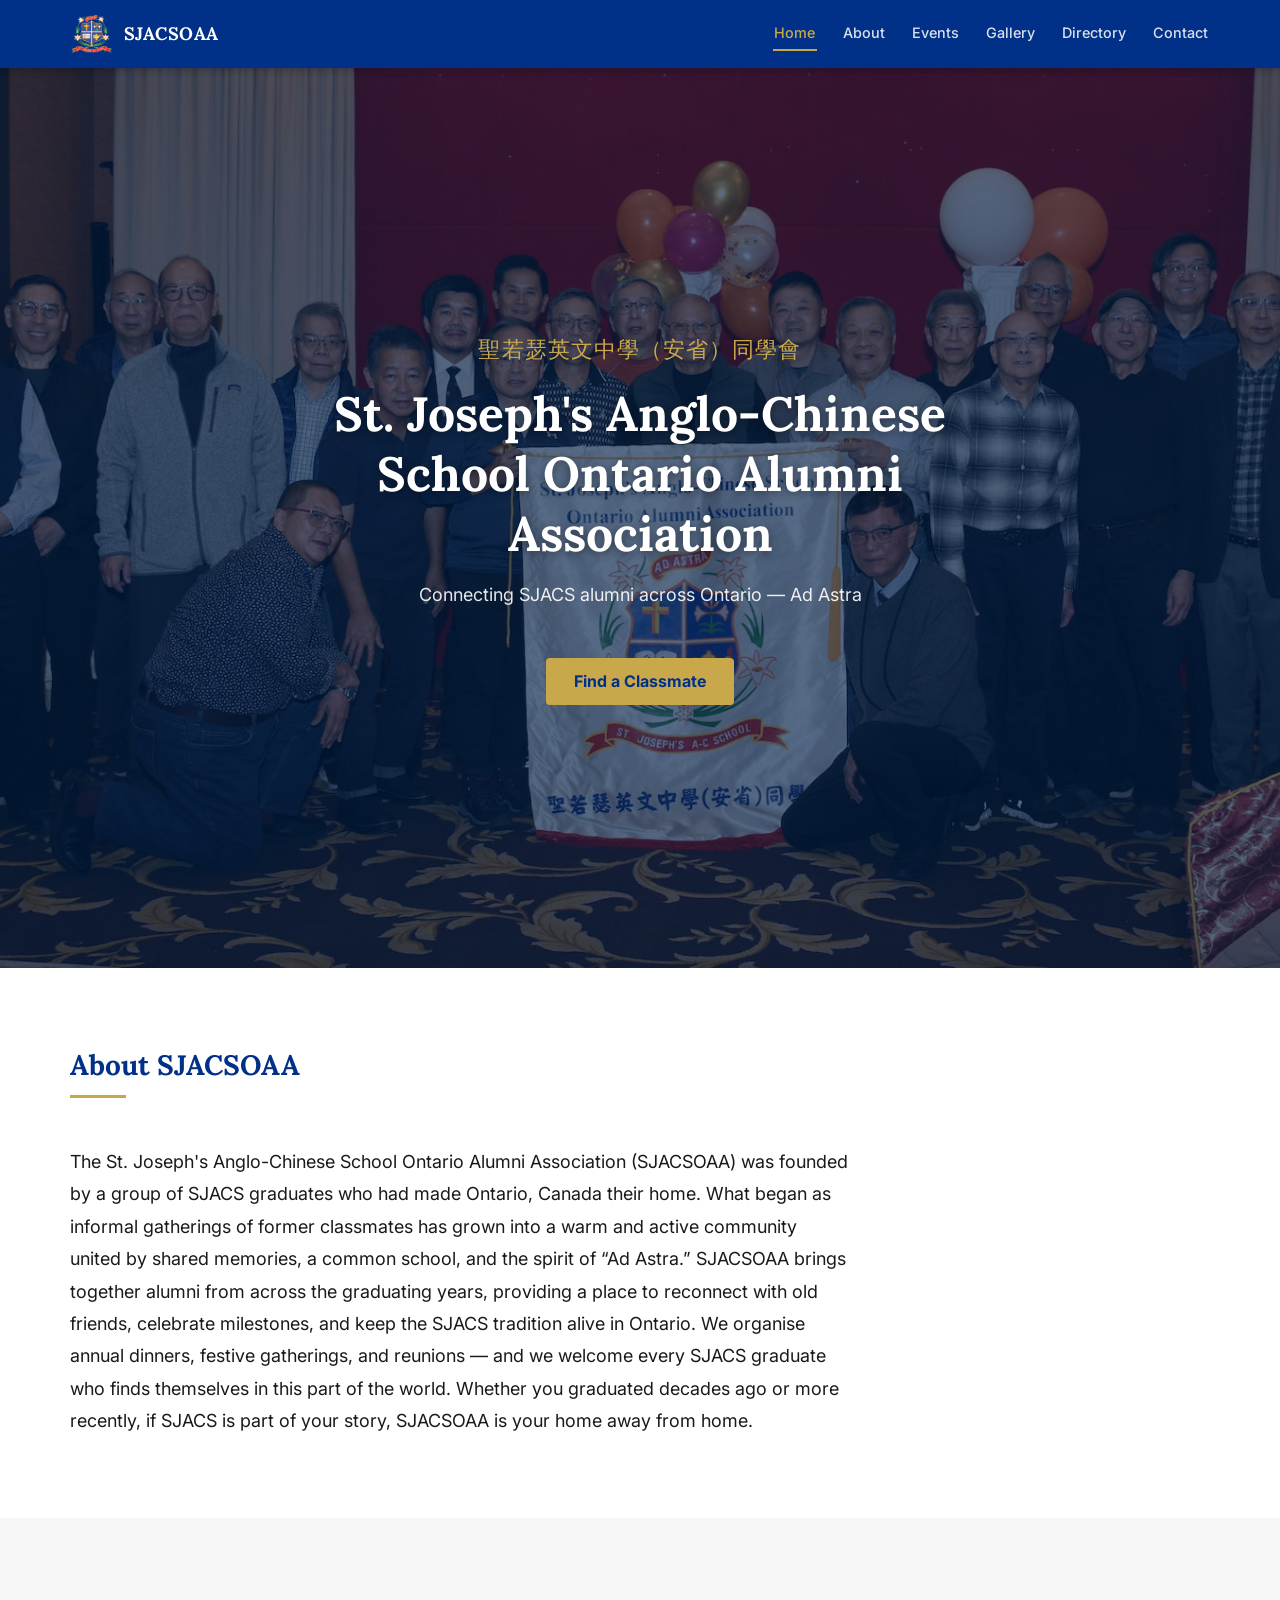
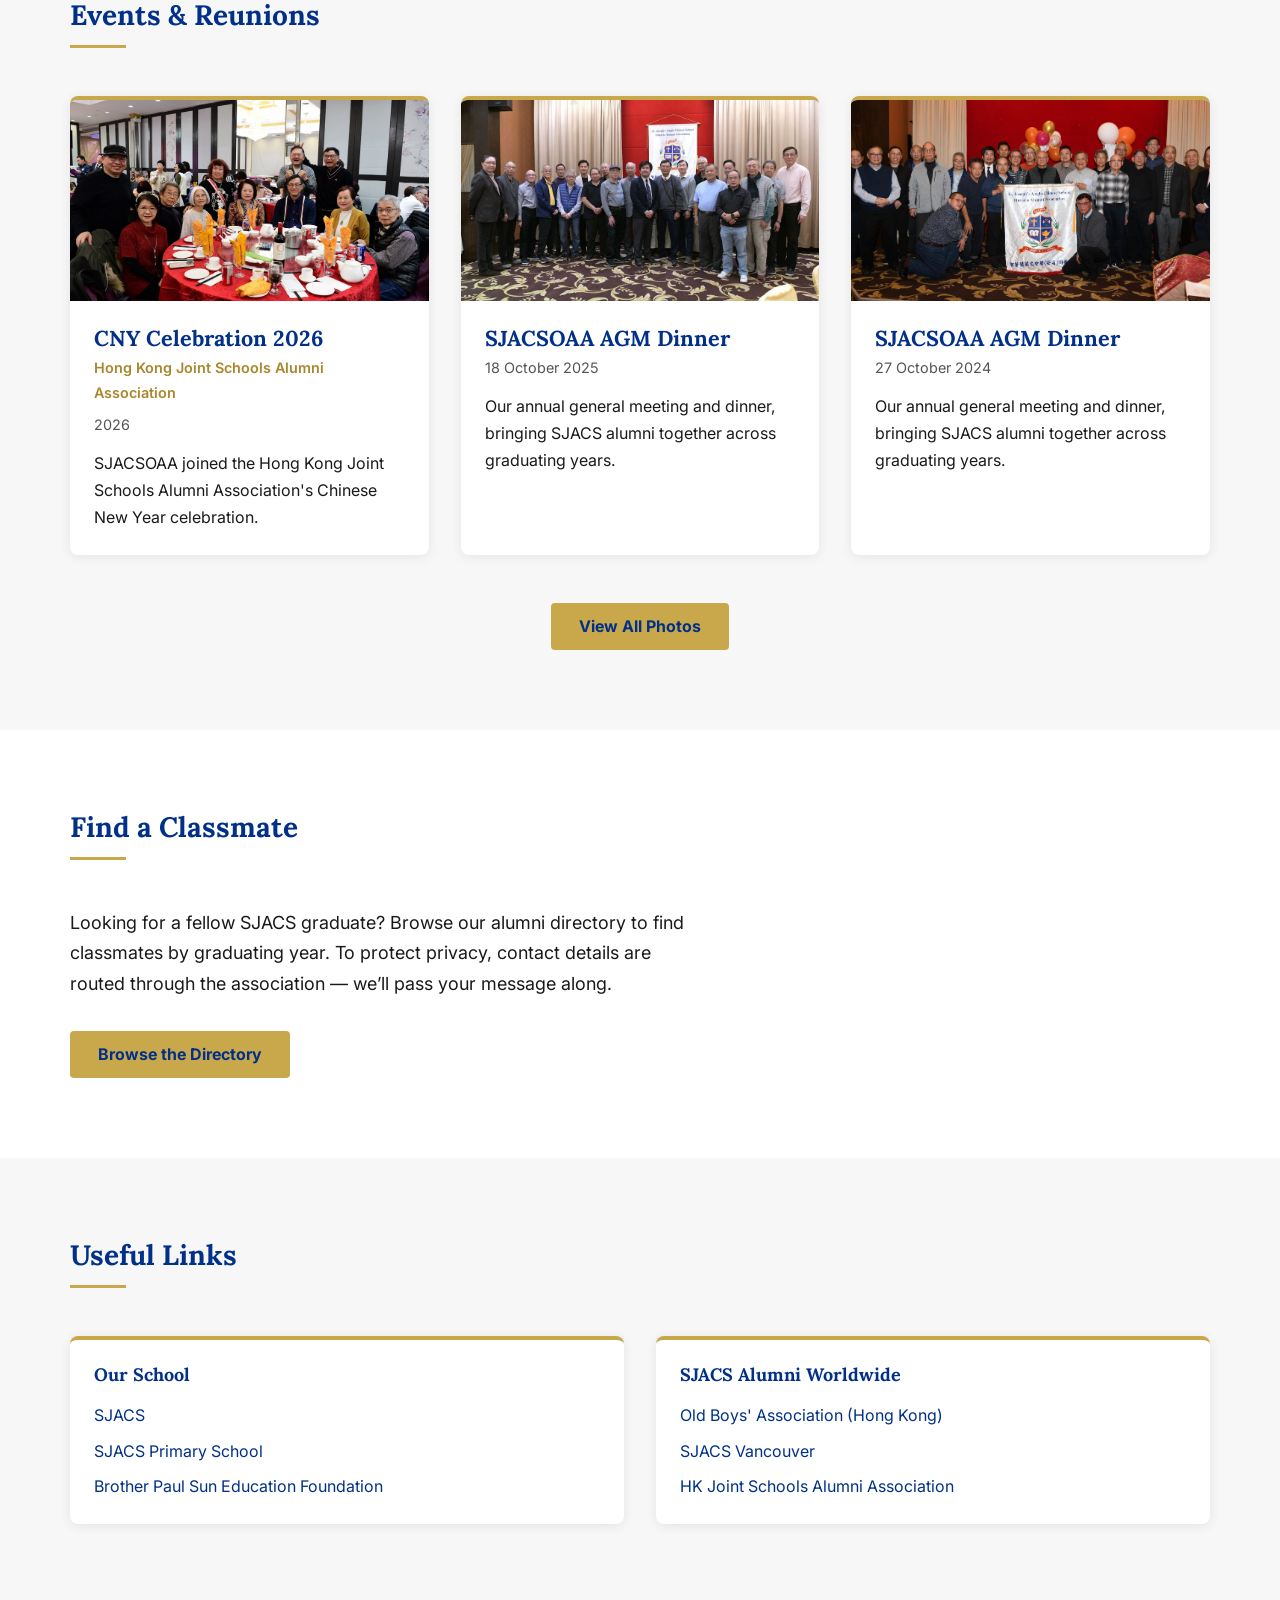
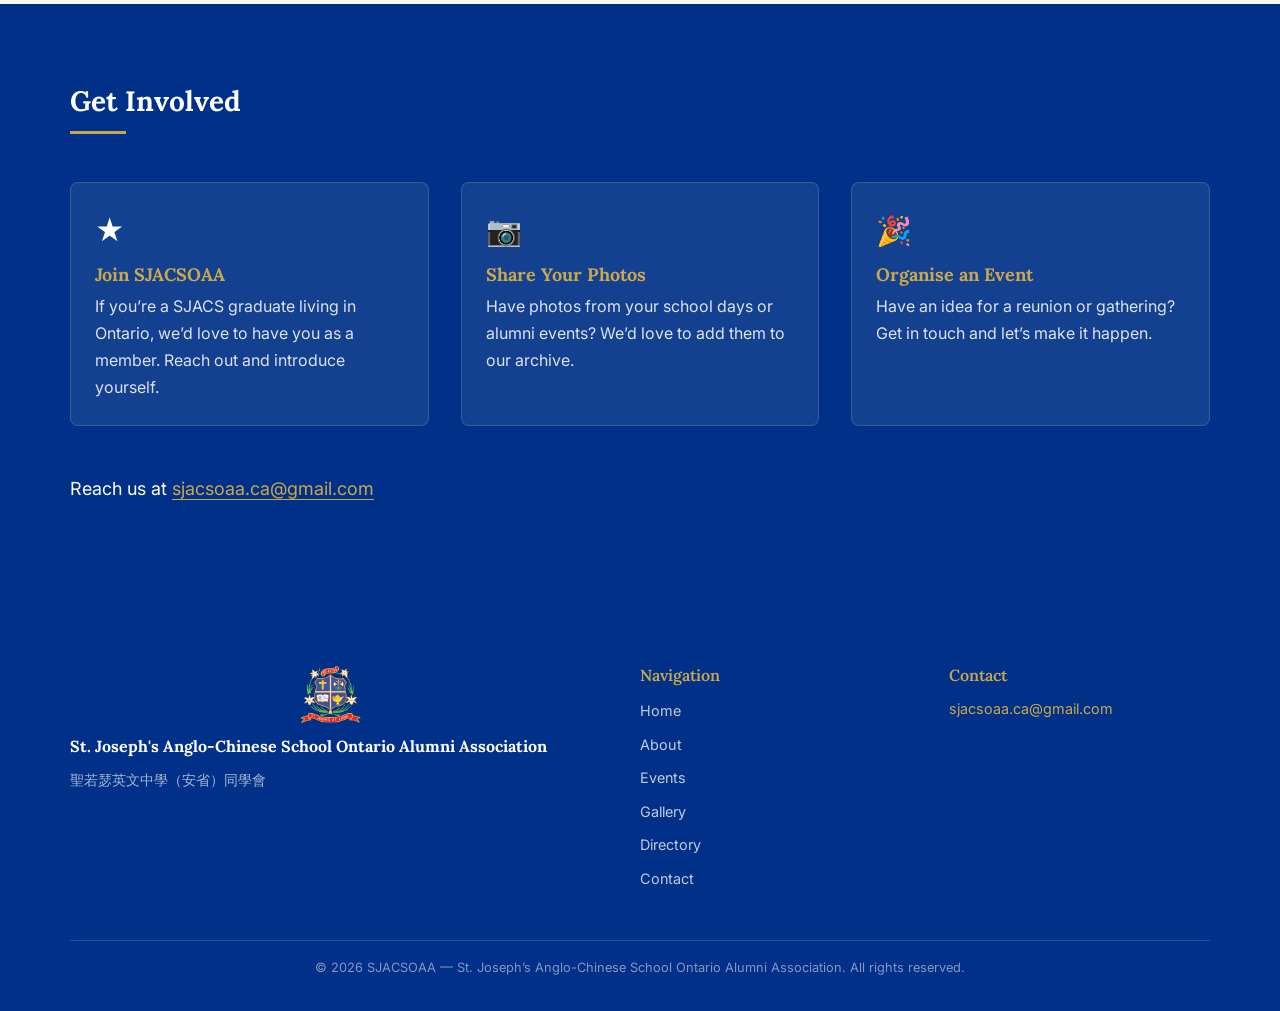
==== commit 35af358f: "Reorder nav and footer links" ====
--- a/index.html
+++ b/index.html
@@ -30,11 +30,10 @@
       </button>
       <nav id="nav-links" class="nav-links" aria-label="Main navigation">
         <a href="index.html" class="active">Home</a>
+        <a href="#about">About</a>
         <a href="#events">Events</a>
         <a href="gallery.html">Gallery</a>
-        <a href="#find-classmate">Find a Classmate</a>
-        <a href="#about">About</a>
-        <a href="#useful-links">Useful Links</a>
+        <a href="directory.html">Directory</a>
         <a href="#contact">Contact</a>
       </nav>
     </div>
@@ -152,10 +151,10 @@
         <h4>Navigation</h4>
         <ul>
           <li><a href="index.html">Home</a></li>
+          <li><a href="#about">About</a></li>
           <li><a href="#events">Events</a></li>
           <li><a href="gallery.html">Gallery</a></li>
           <li><a href="directory.html">Directory</a></li>
-          <li><a href="#useful-links">Useful Links</a></li>
           <li><a href="#contact">Contact</a></li>
         </ul>
       </nav>
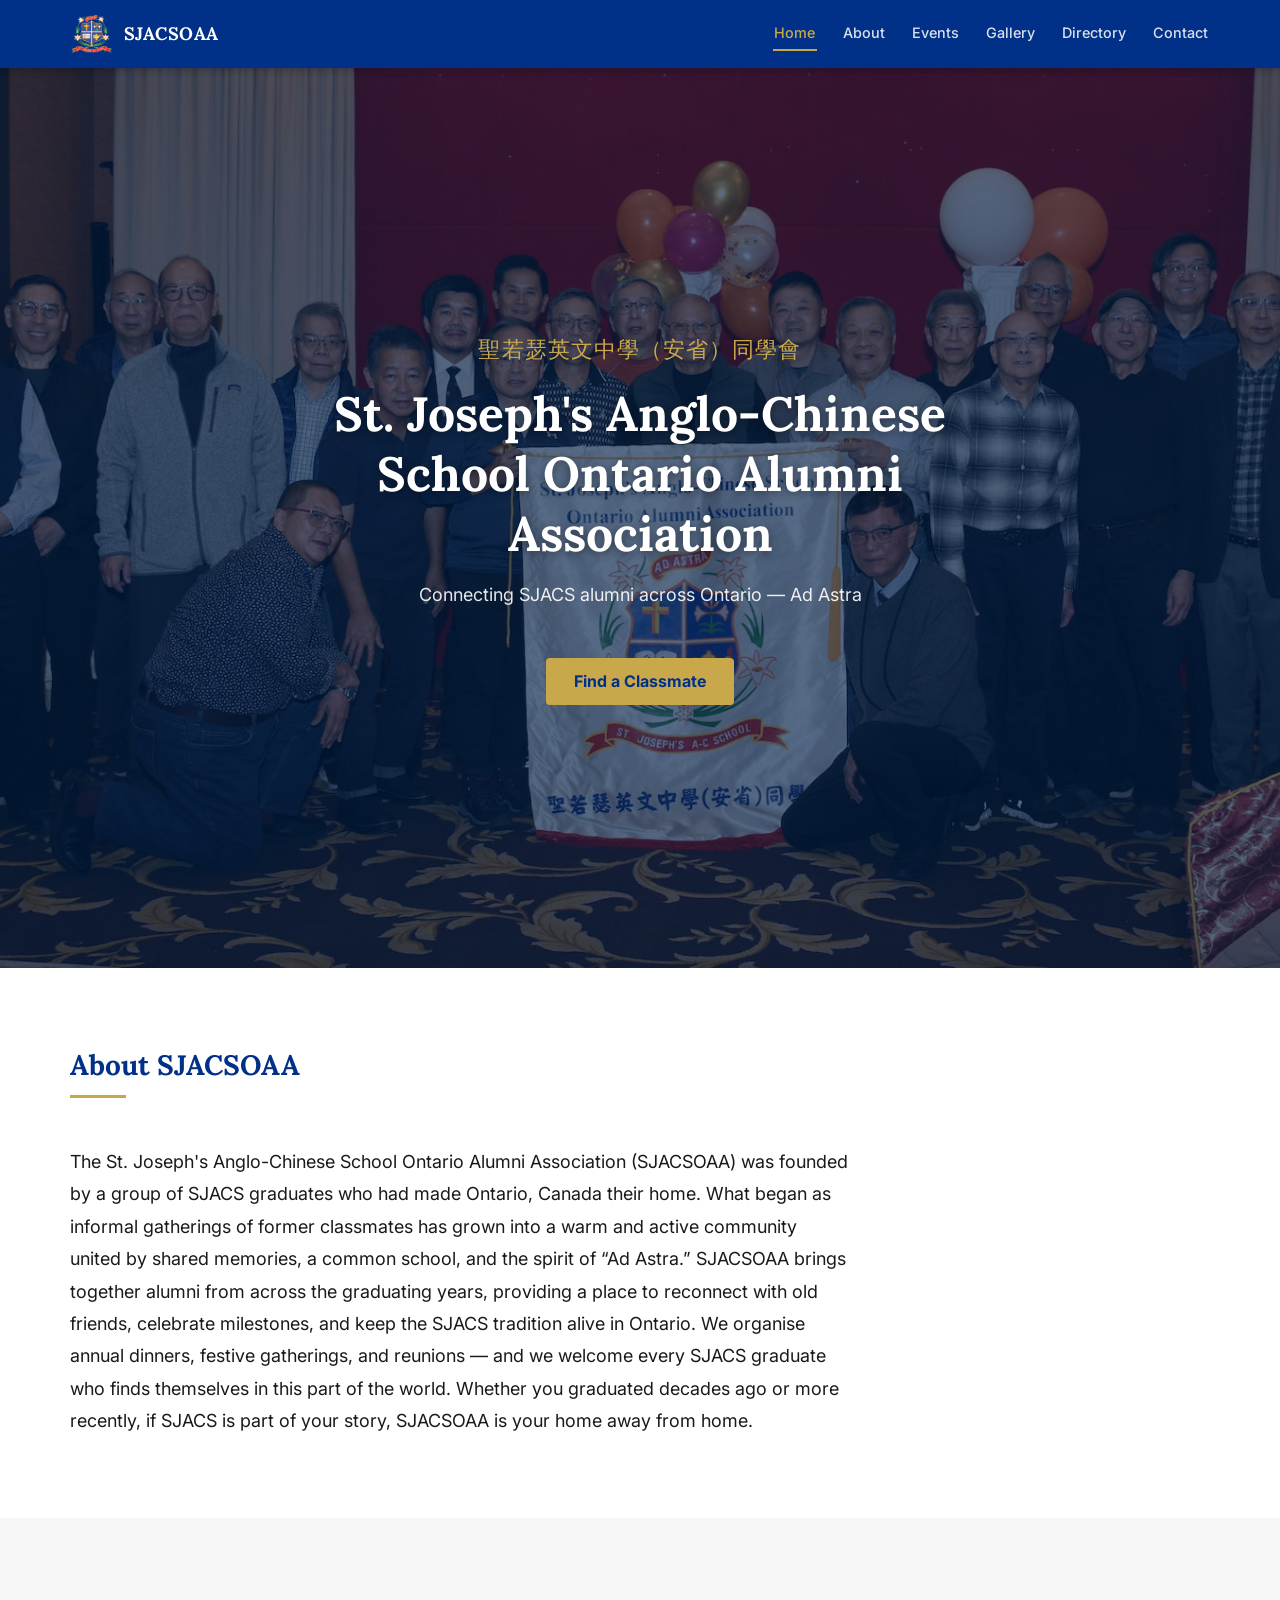
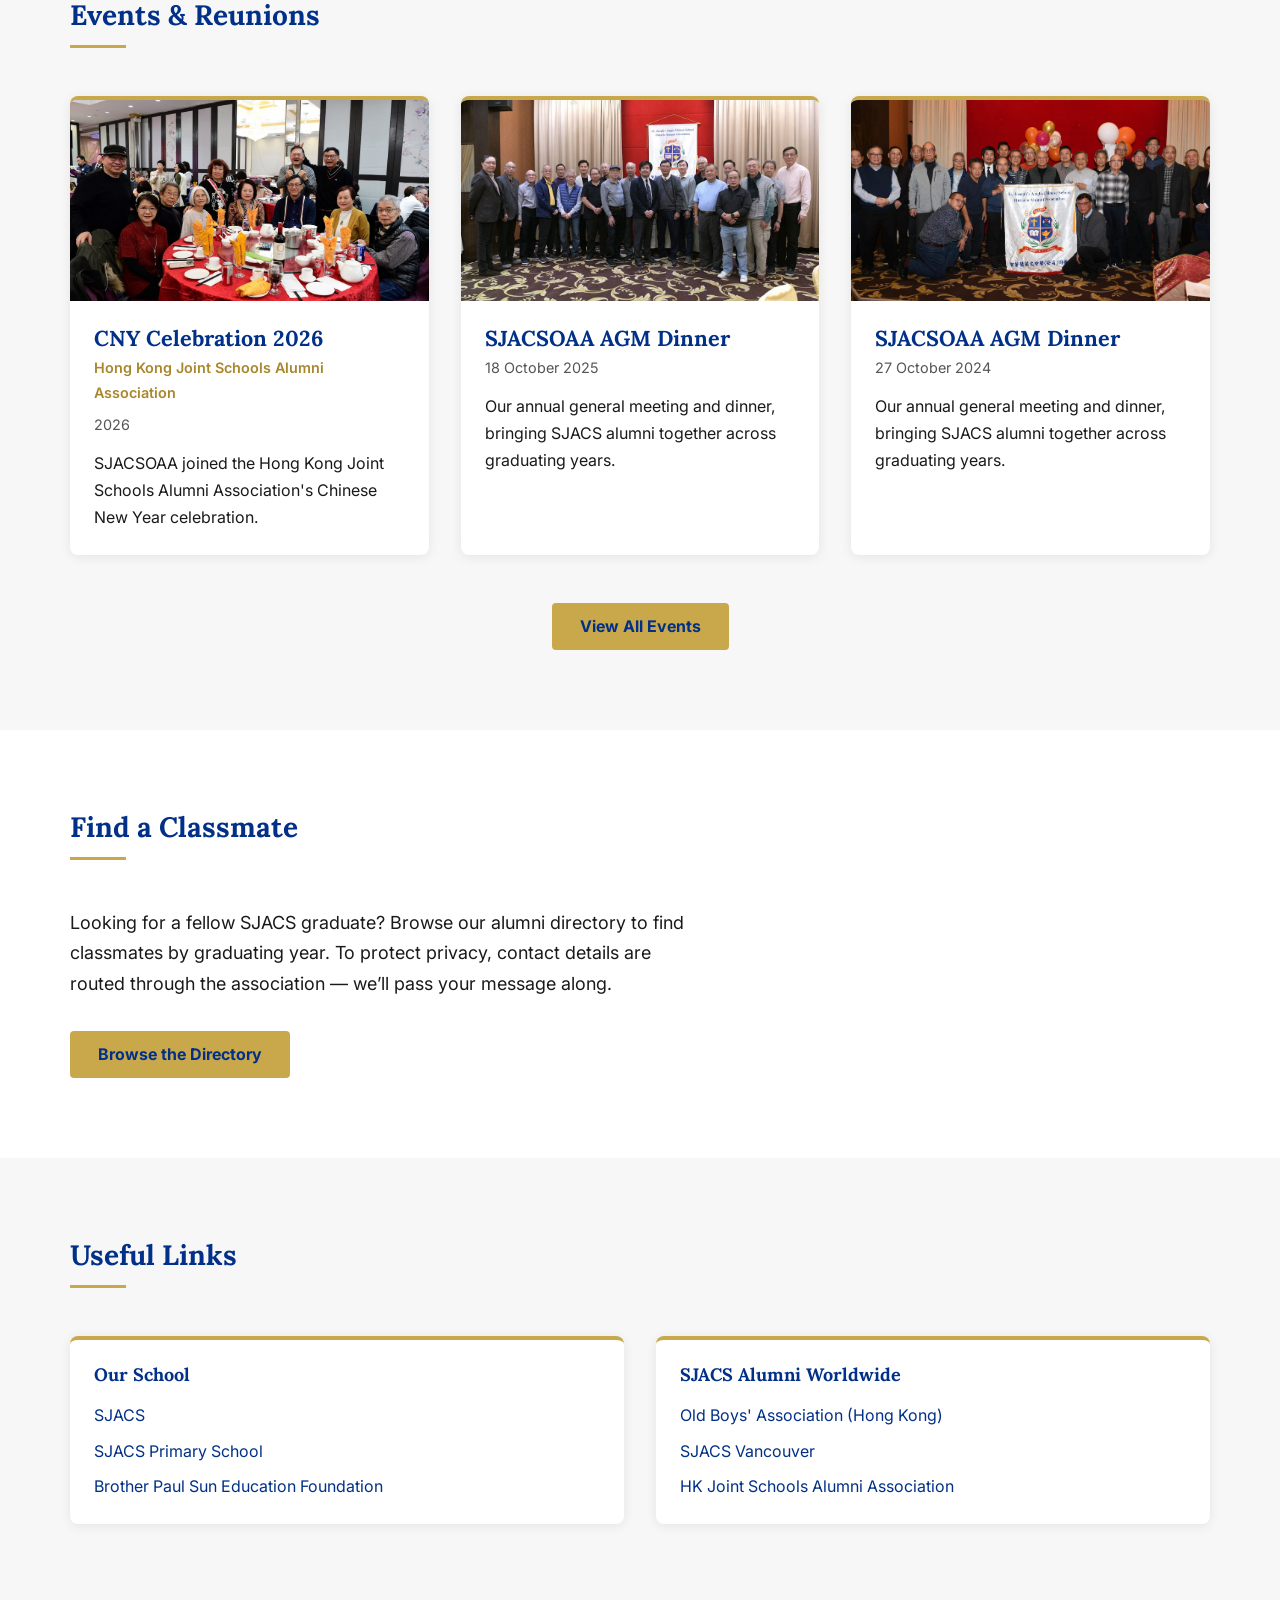
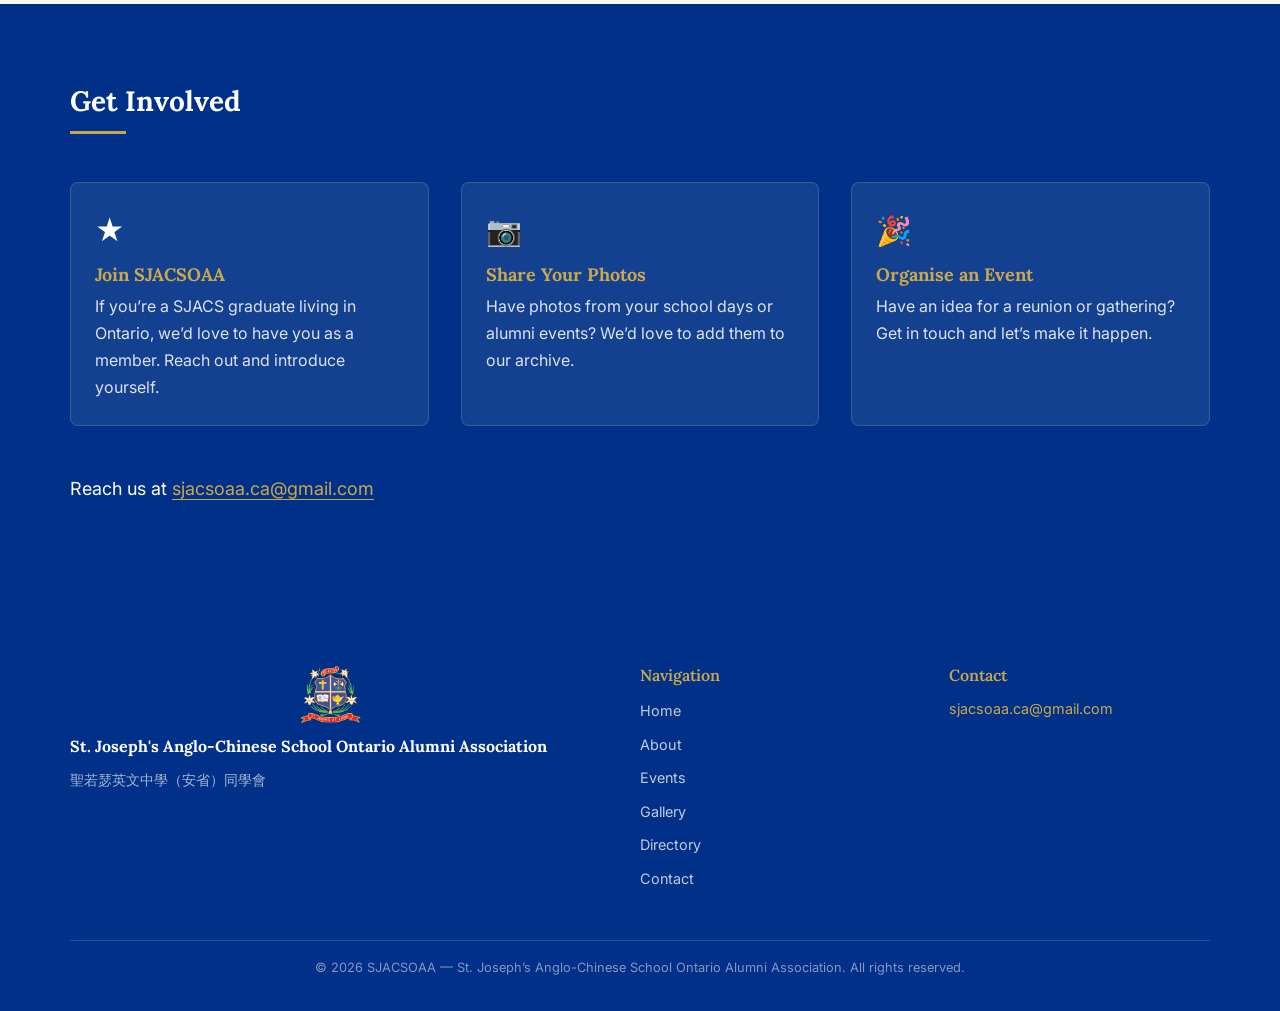
==== commit 0c6c99cd: "Rename Events section button to 'View All Events'" ====
--- a/index.html
+++ b/index.html
@@ -70,7 +70,7 @@
           <p>Loading events&hellip;</p>
         </div>
         <div class="events-cta">
-          <a href="gallery.html" class="btn">View All Photos</a>
+          <a href="gallery.html" class="btn">View All Events</a>
         </div>
       </div>
     </section>
